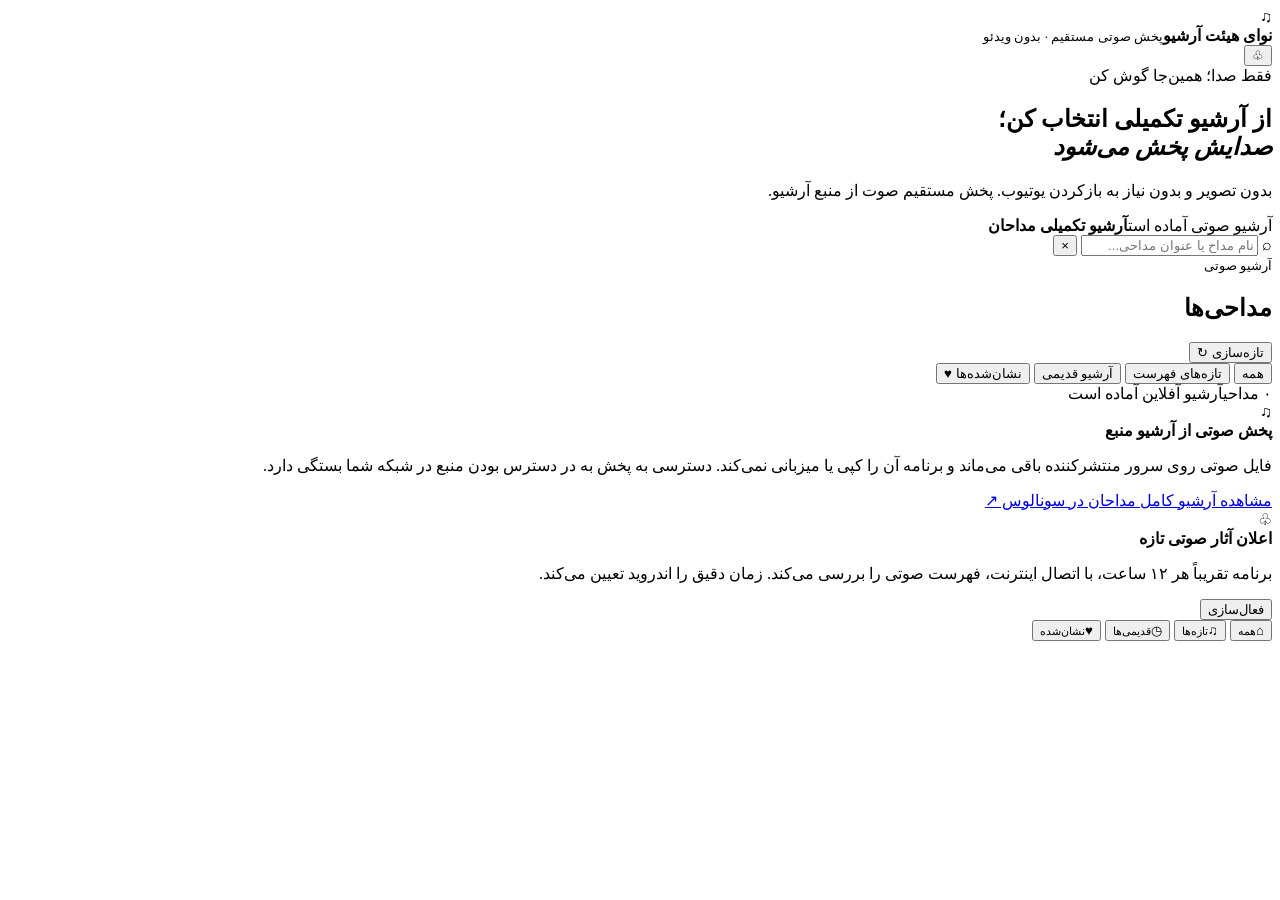
==== madahi-archive/src/main/assets/player/index.html @ 1102f9f1 "Create separate Nava Madahi Archive app" ====
<!doctype html>
<html lang="fa" dir="rtl">
<head>
<meta charset="utf-8">
<meta name="viewport" content="width=device-width,initial-scale=1,viewport-fit=cover">
<meta name="theme-color" content="#17131d">
<meta name="description" content="نوای هیئت آرشیو؛ آرشیو و پخش مستقیم صوت مداحی درون برنامه">
<title>نوای هیئت آرشیو | فقط صدا</title>
<link rel="stylesheet" href="styles.css">
</head>
<body>
<div class="shell">
  <header class="top">
    <div class="logo">♫</div>
    <div class="brand"><strong>نوای هیئت آرشیو</strong><small>پخش صوتی مستقیم · بدون ویدئو</small></div>
    <button class="notify" id="notifyButton" aria-label="فعال‌سازی اعلان‌ها">♧</button>
  </header>

  <main>
    <section class="intro">
      <div class="glow"></div>
      <div class="overline">فقط صدا؛ همین‌جا گوش کن</div>
      <h1>از آرشیو تکمیلی انتخاب کن؛<br><em>صدایش پخش می‌شود</em></h1>
      <p>بدون تصویر و بدون نیاز به بازکردن یوتیوب. پخش مستقیم صوت از منبع آرشیو.</p>
      <div class="intro-meta"><span class="live-dot"></span><span id="statusText">آرشیو صوتی آماده است</span><span class="spacer"></span><b>آرشیو تکمیلی مداحان</b></div>
    </section>

    <section class="search-area">
      <label class="search">
        <span>⌕</span>
        <input id="search" type="search" placeholder="نام مداح یا عنوان مداحی..." autocomplete="off">
        <button id="clearSearch" aria-label="پاک کردن">×</button>
      </label>
      <div class="artist-chips" id="artistChips"></div>
    </section>

    <section class="library">
      <div class="section-title">
        <div><small>آرشیو صوتی</small><h2>مداحی‌ها</h2></div>
        <button id="refreshButton" class="refresh">تازه‌سازی ↻</button>
      </div>
      <div class="tabs" id="tabs">
        <button class="tab active" data-tab="all">همه</button>
        <button class="tab" data-tab="latest">تازه‌های فهرست</button>
        <button class="tab" data-tab="old">آرشیو قدیمی</button>
        <button class="tab" data-tab="favorites">نشان‌شده‌ها ♥</button>
      </div>
      <div class="result-line"><span id="resultCount">۰ مداحی</span><span id="updatedAt">آرشیو آفلاین آماده است</span></div>
      <div class="tracks" id="tracks"></div>
      <div class="empty" id="empty" hidden>موردی پیدا نشد. نام مداح یا عبارت دیگری را جست‌وجو کن.</div>
    </section>

    <section class="source-info">
      <div class="source-icon">♫</div>
      <div><b>پخش صوتی از آرشیو منبع</b><p>فایل صوتی روی سرور منتشرکننده باقی می‌ماند و برنامه آن را کپی یا میزبانی نمی‌کند. دسترسی به پخش به در دسترس بودن منبع در شبکه شما بستگی دارد.</p><a href="https://sonalos.com/maddahi" target="_blank" rel="noopener">مشاهده آرشیو کامل مداحان در سونالوس ↗</a></div>
    </section>

    <section class="updates-info">
      <div class="bell">♧</div>
      <div><b>اعلان آثار صوتی تازه</b><p>برنامه تقریباً هر ۱۲ ساعت، با اتصال اینترنت، فهرست صوتی را بررسی می‌کند. زمان دقیق را اندروید تعیین می‌کند.</p></div>
      <button id="enableNotifications">فعال‌سازی</button>
    </section>
  </main>

  <section class="player-dock" id="playerDock" hidden aria-label="پخش‌کننده صوتی">
    <div class="dock-top">
      <div class="sound-mark">♫</div>
      <div class="dock-title"><small id="playerArtist">حمید علیمی</small><strong id="playerTitle">مداحی انتخاب‌شده</strong><span id="playerStatus">آماده پخش</span></div>
      <button id="closePlayer" class="dock-close" aria-label="بستن پخش‌کننده">×</button>
    </div>
    <div class="seek-row">
      <span id="currentTime">۰۰:۰۰</span>
      <input id="seekBar" type="range" min="0" max="1000" value="0" aria-label="موقعیت پخش">
      <span id="duration">۰۰:۰۰</span>
    </div>
    <div class="controls">
      <button id="previousButton" class="small-control" aria-label="مداحی قبلی">↶</button>
      <button id="playPauseButton" class="main-control" aria-label="پخش">▶</button>
      <button id="nextButton" class="small-control" aria-label="مداحی بعدی">↷</button>
      <span class="quality" id="qualityLabel">MP3 · 320 kbps</span>
    </div>
    <audio id="audioElement" preload="none"></audio>
  </section>

  <nav class="bottom">
    <button class="bottom-item active" data-tab="all"><span>⌂</span><small>همه</small></button>
    <button class="bottom-item" data-tab="latest"><span>♫</span><small>تازه‌ها</small></button>
    <button class="bottom-item" data-tab="old"><span>◷</span><small>قدیمی‌ها</small></button>
    <button class="bottom-item" data-tab="favorites"><span>♥</span><small>نشان‌شده</small></button>
  </nav>
</div>
<script src="data/catalog.js"></script>
<script src="app.js"></script>
</body>
</html>
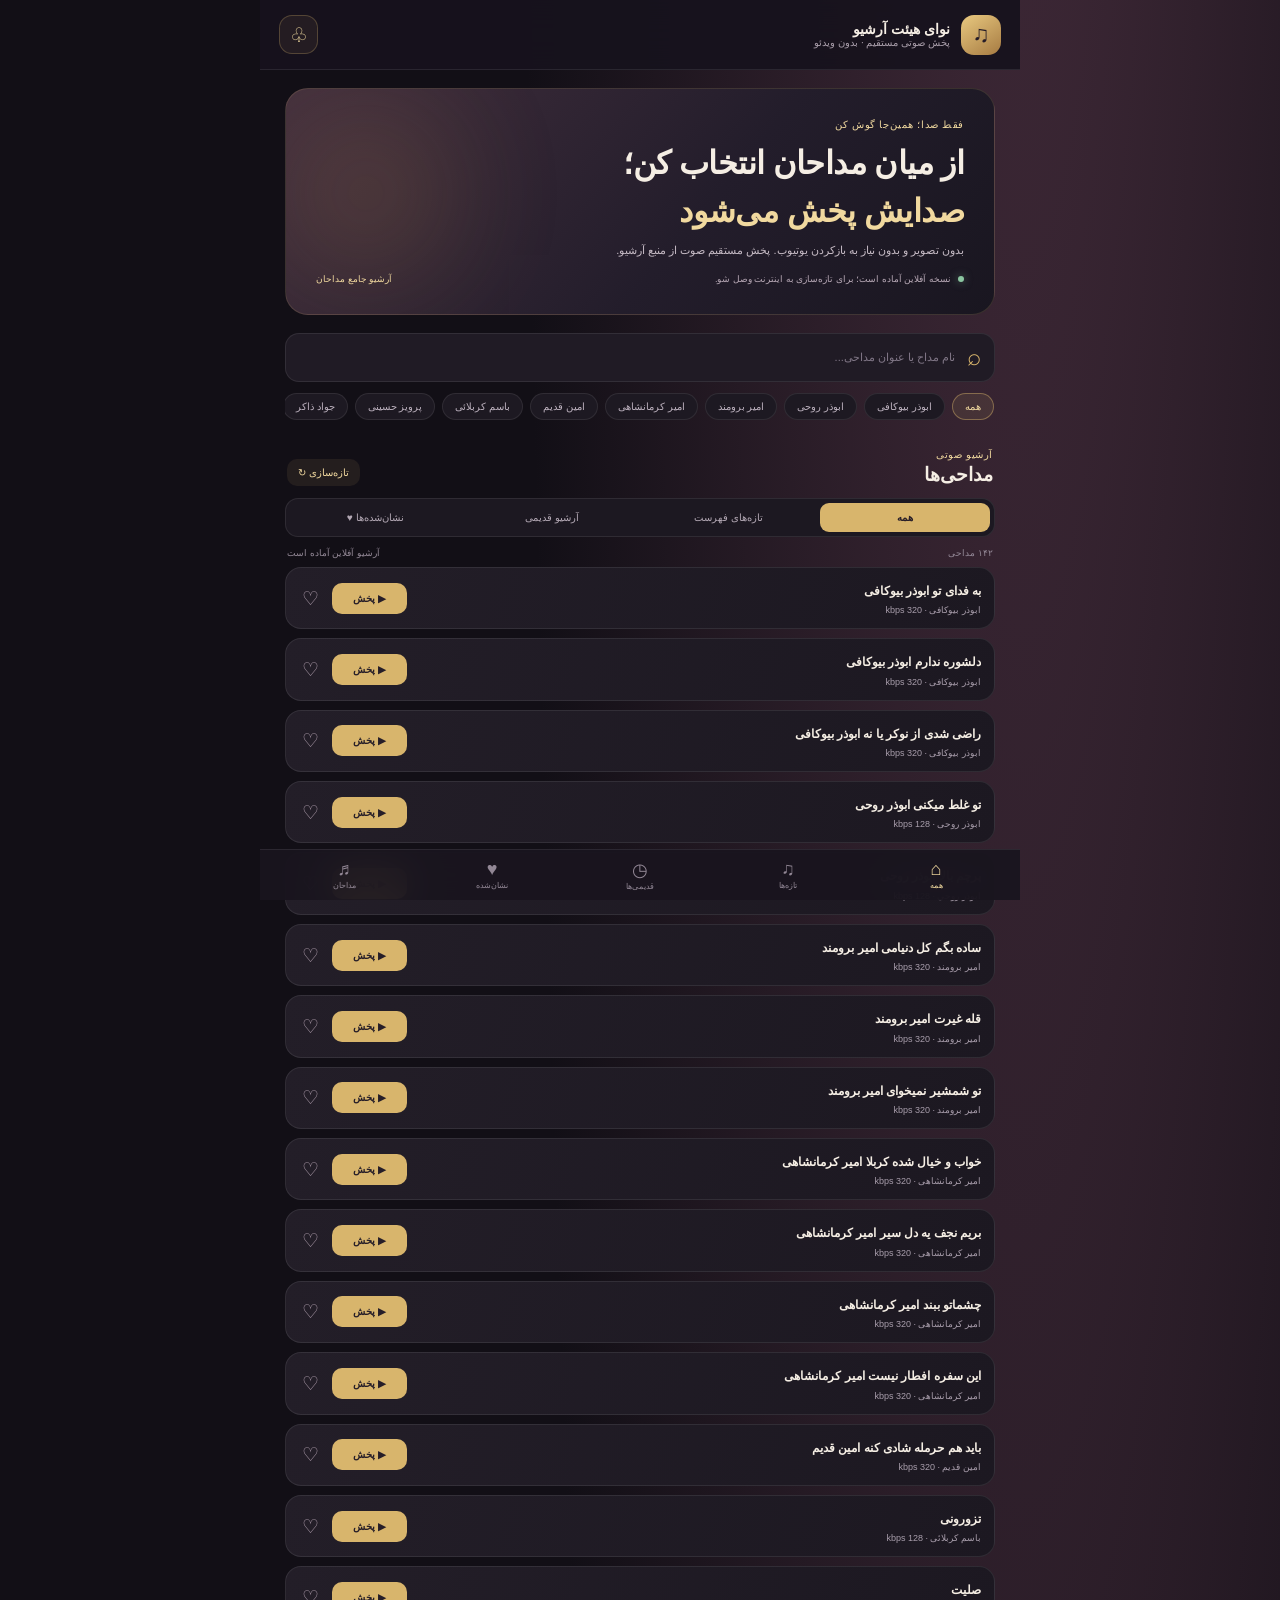
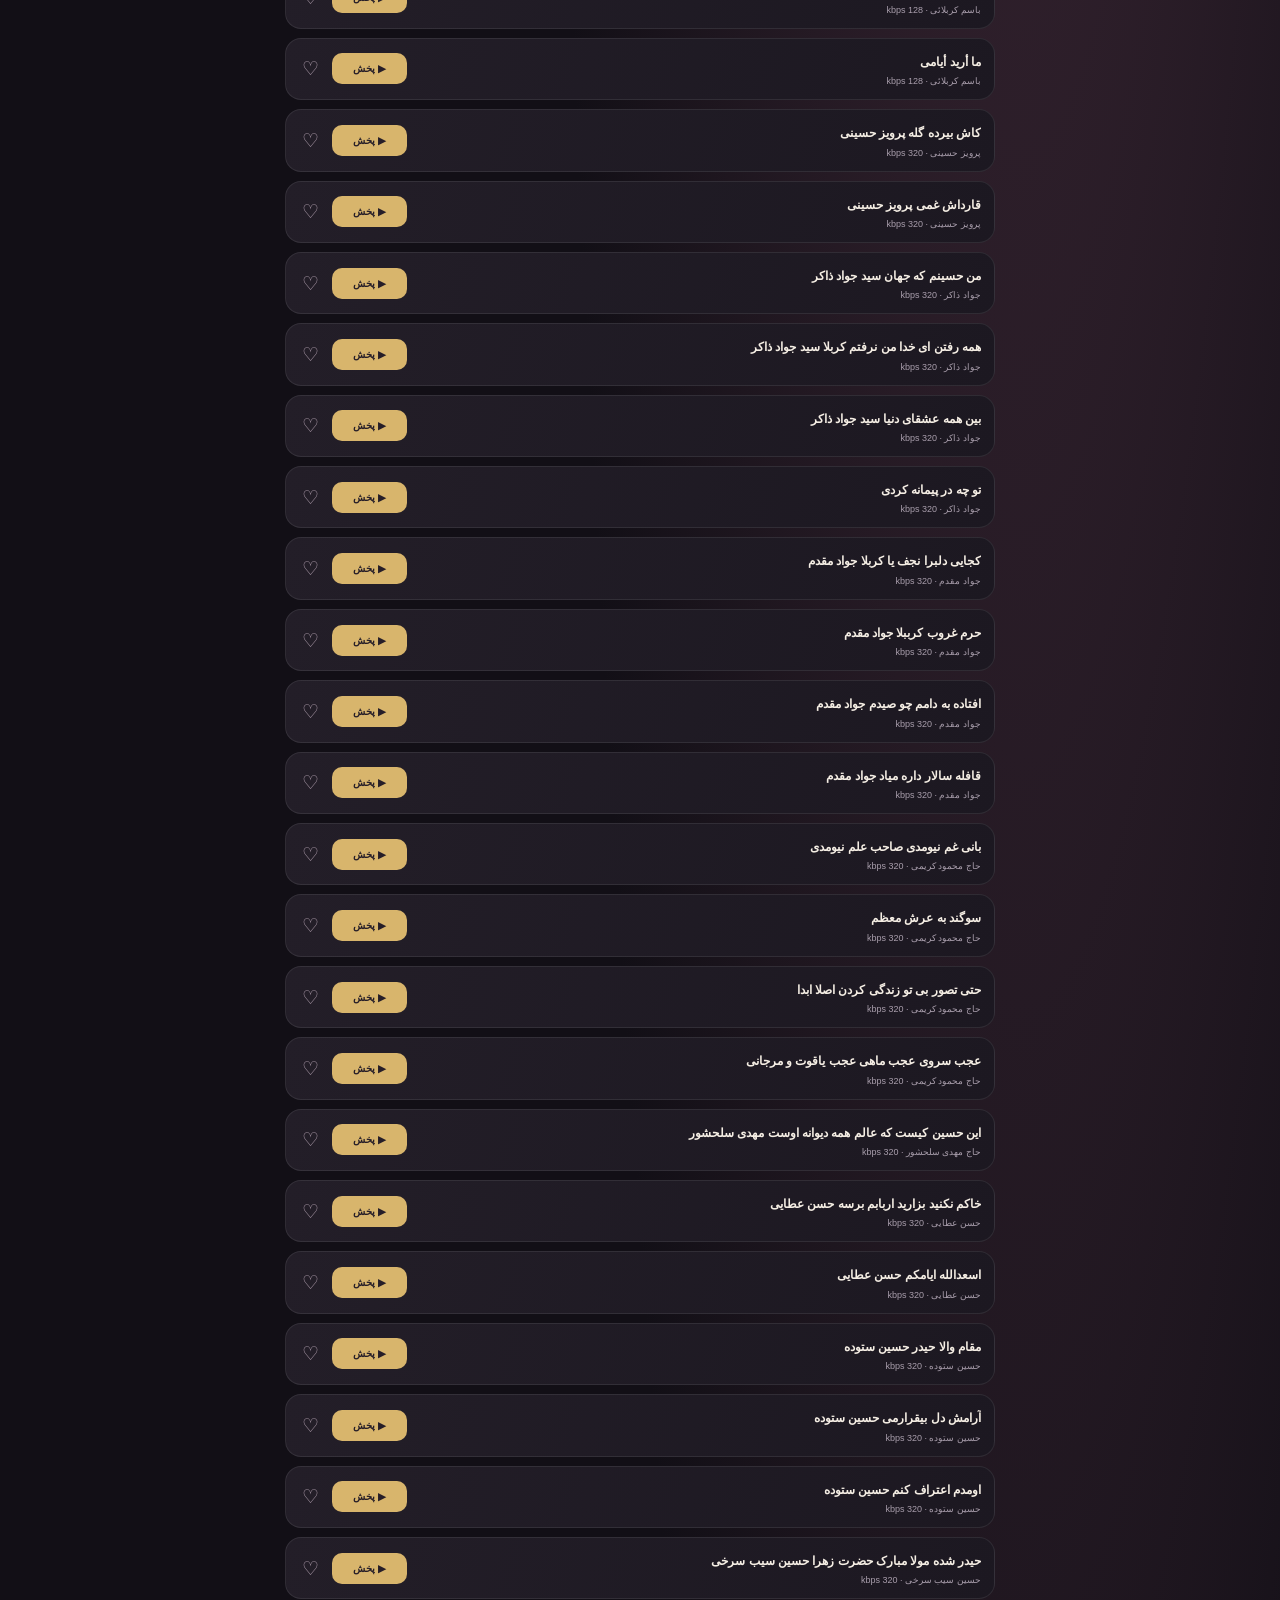
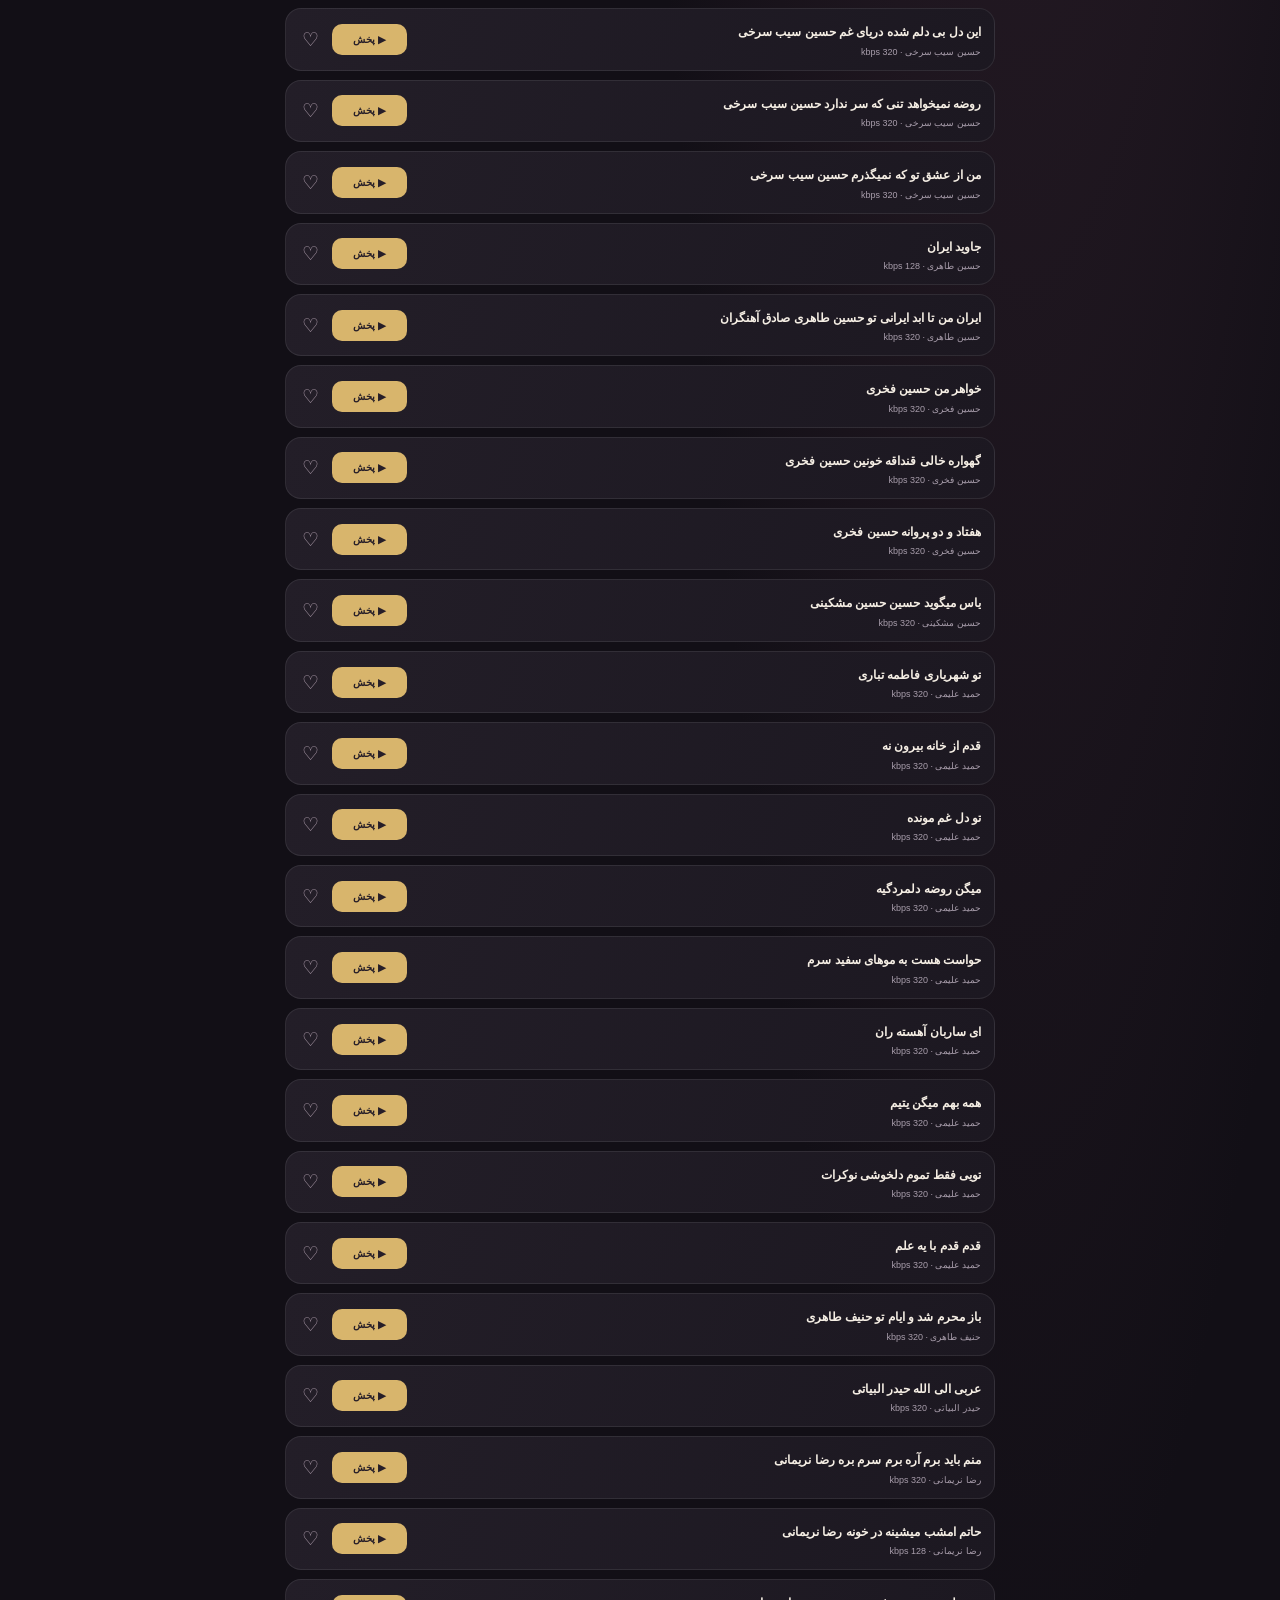
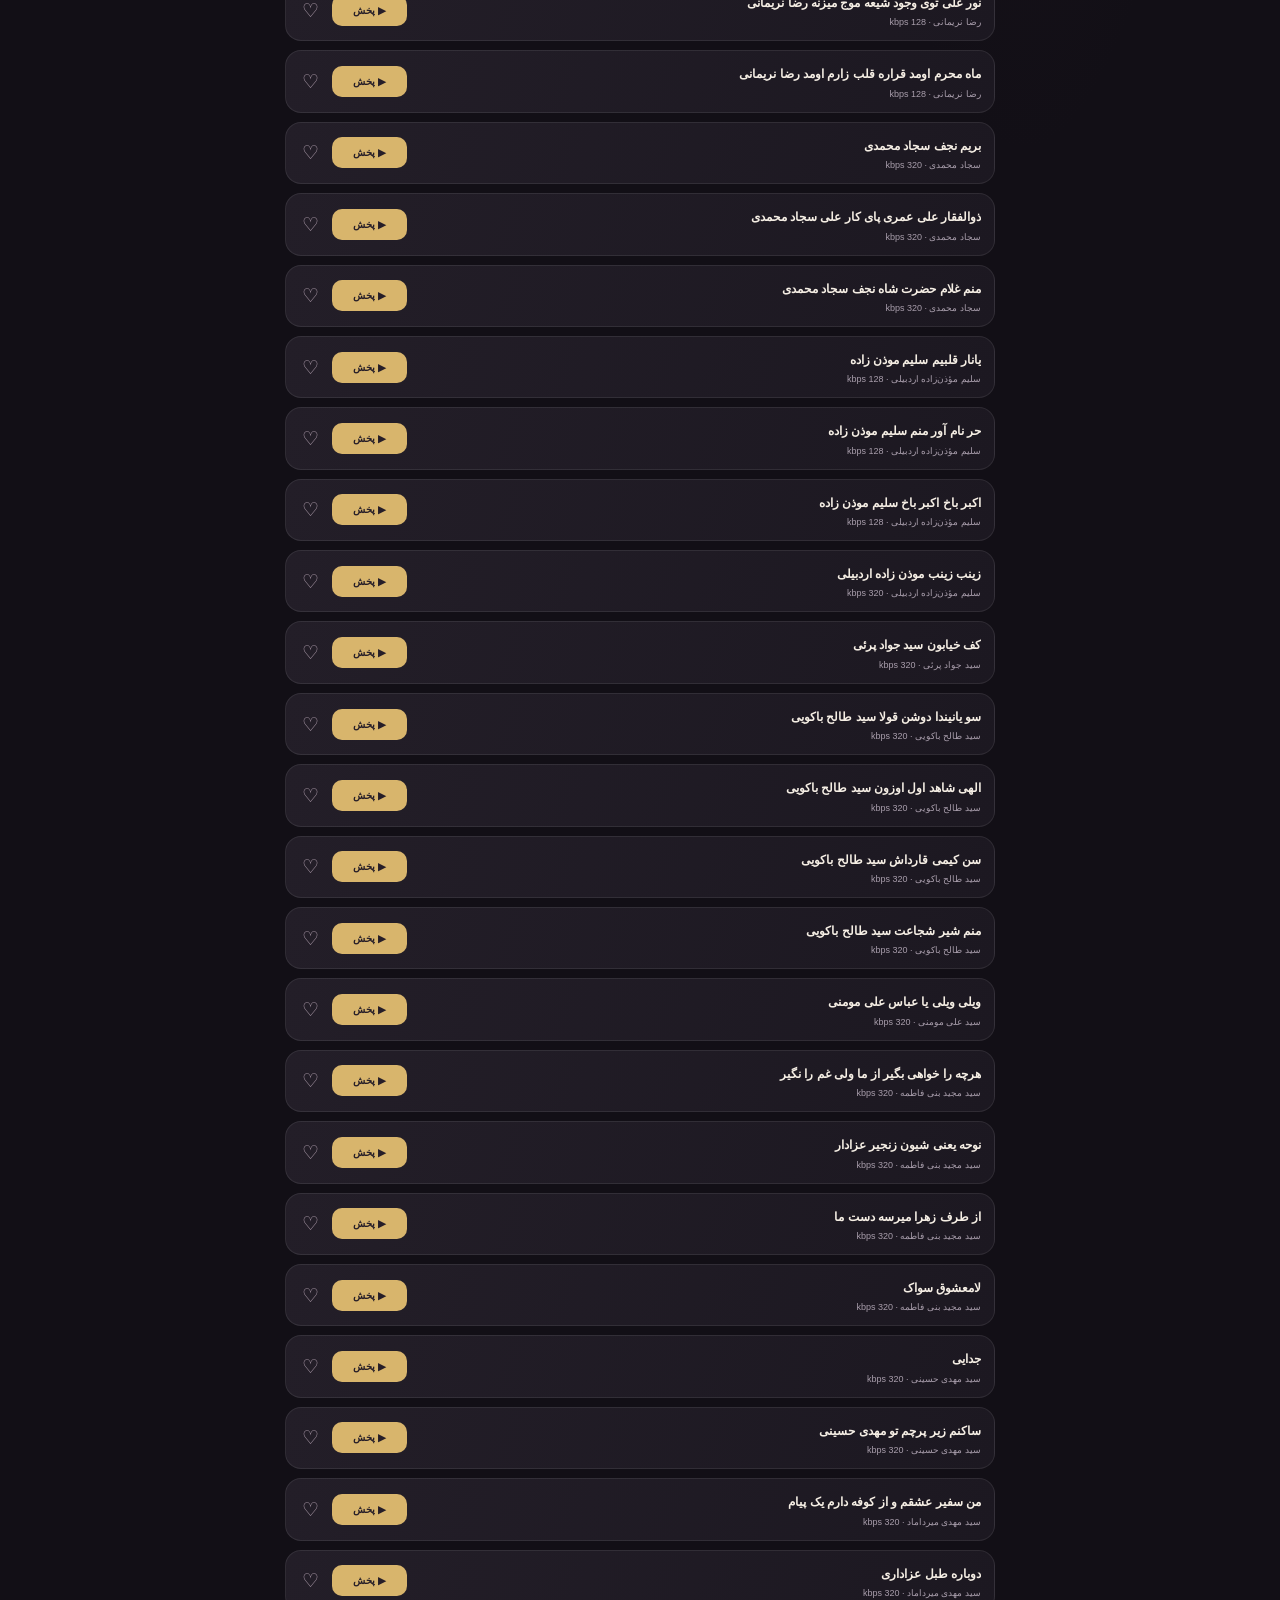
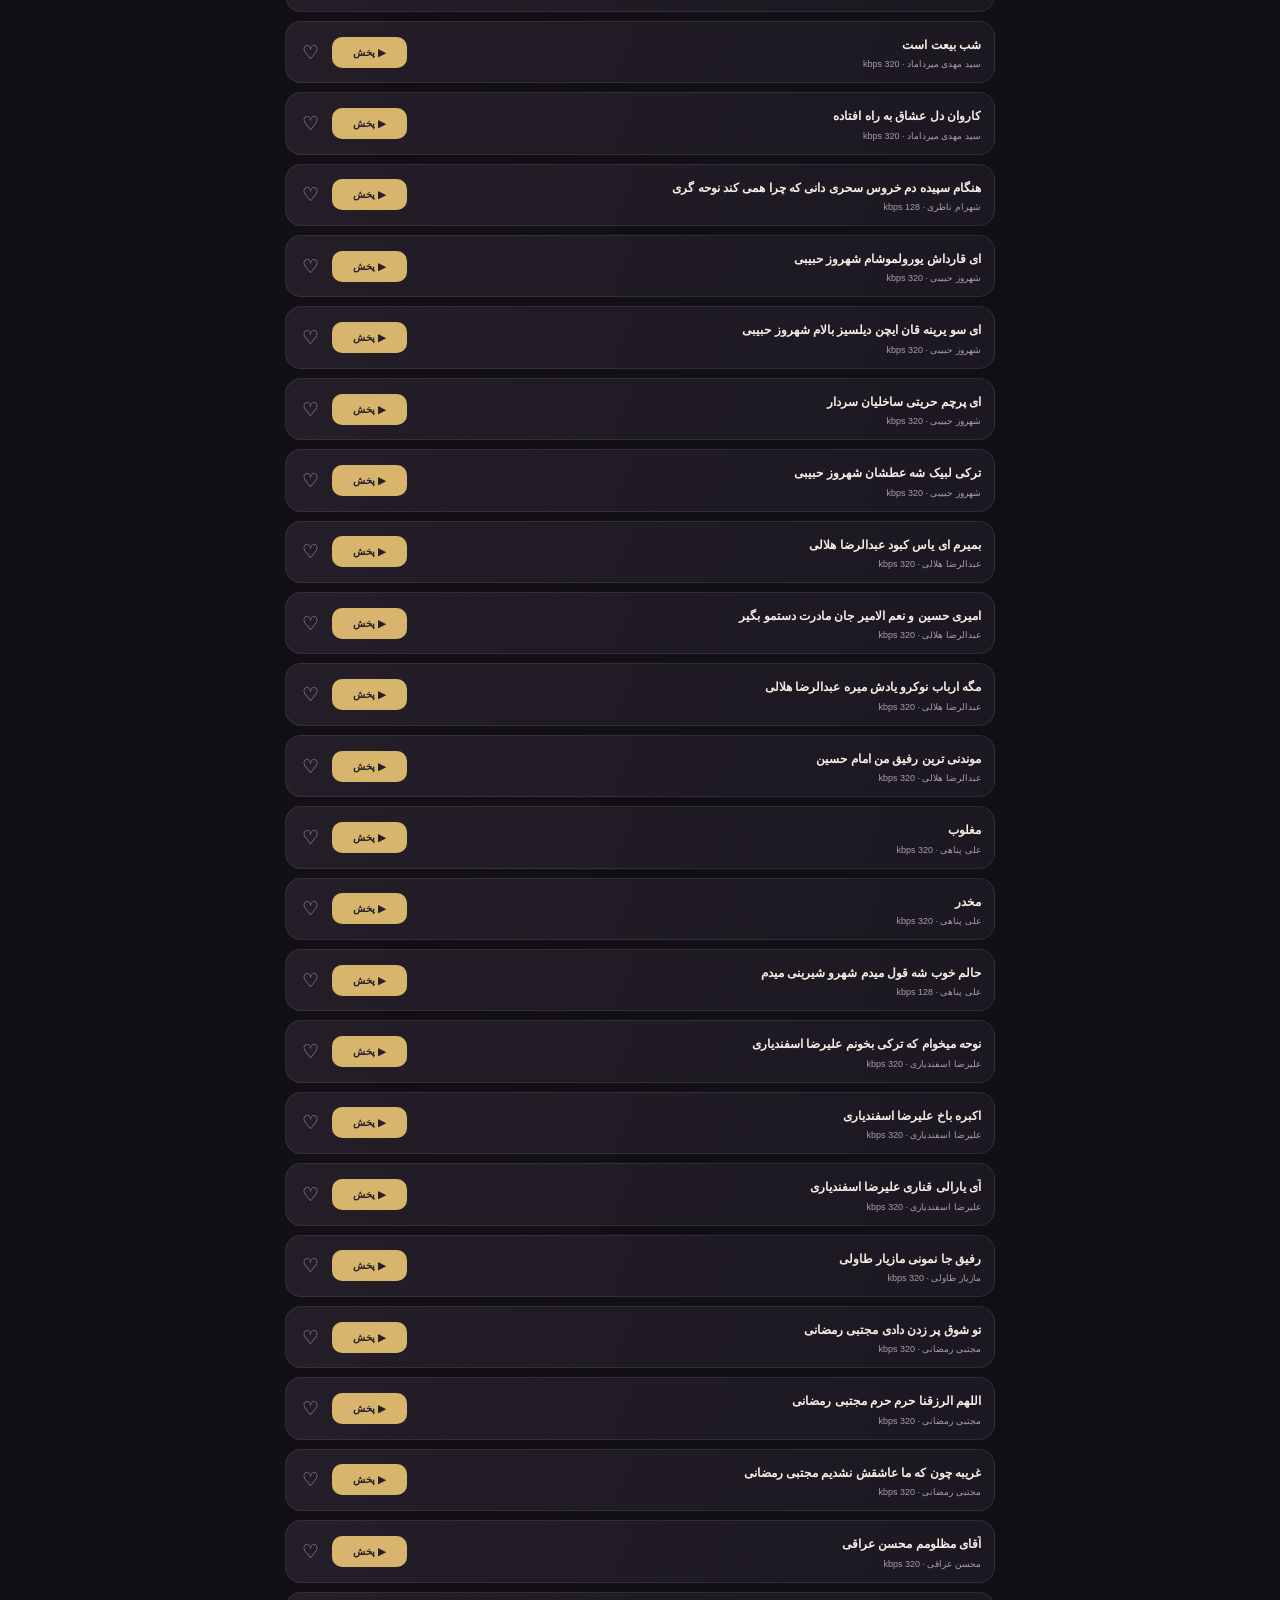
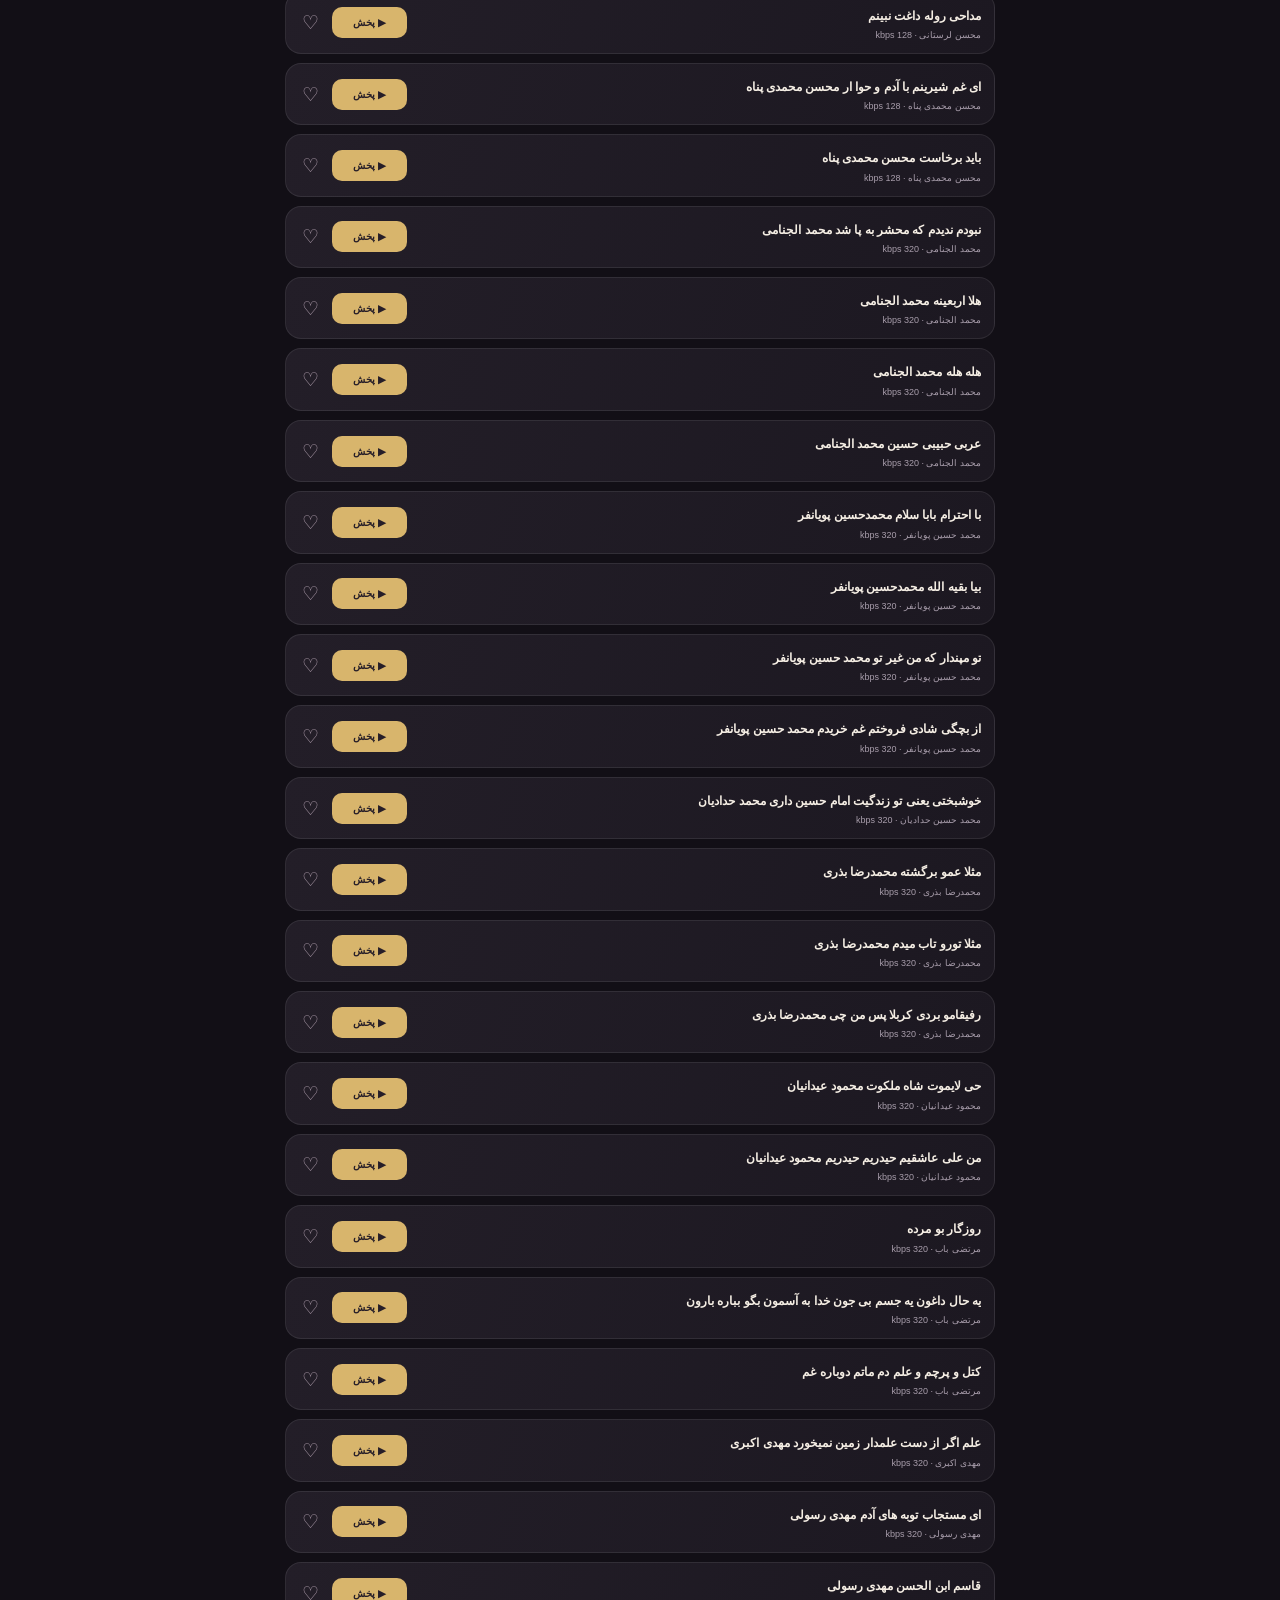
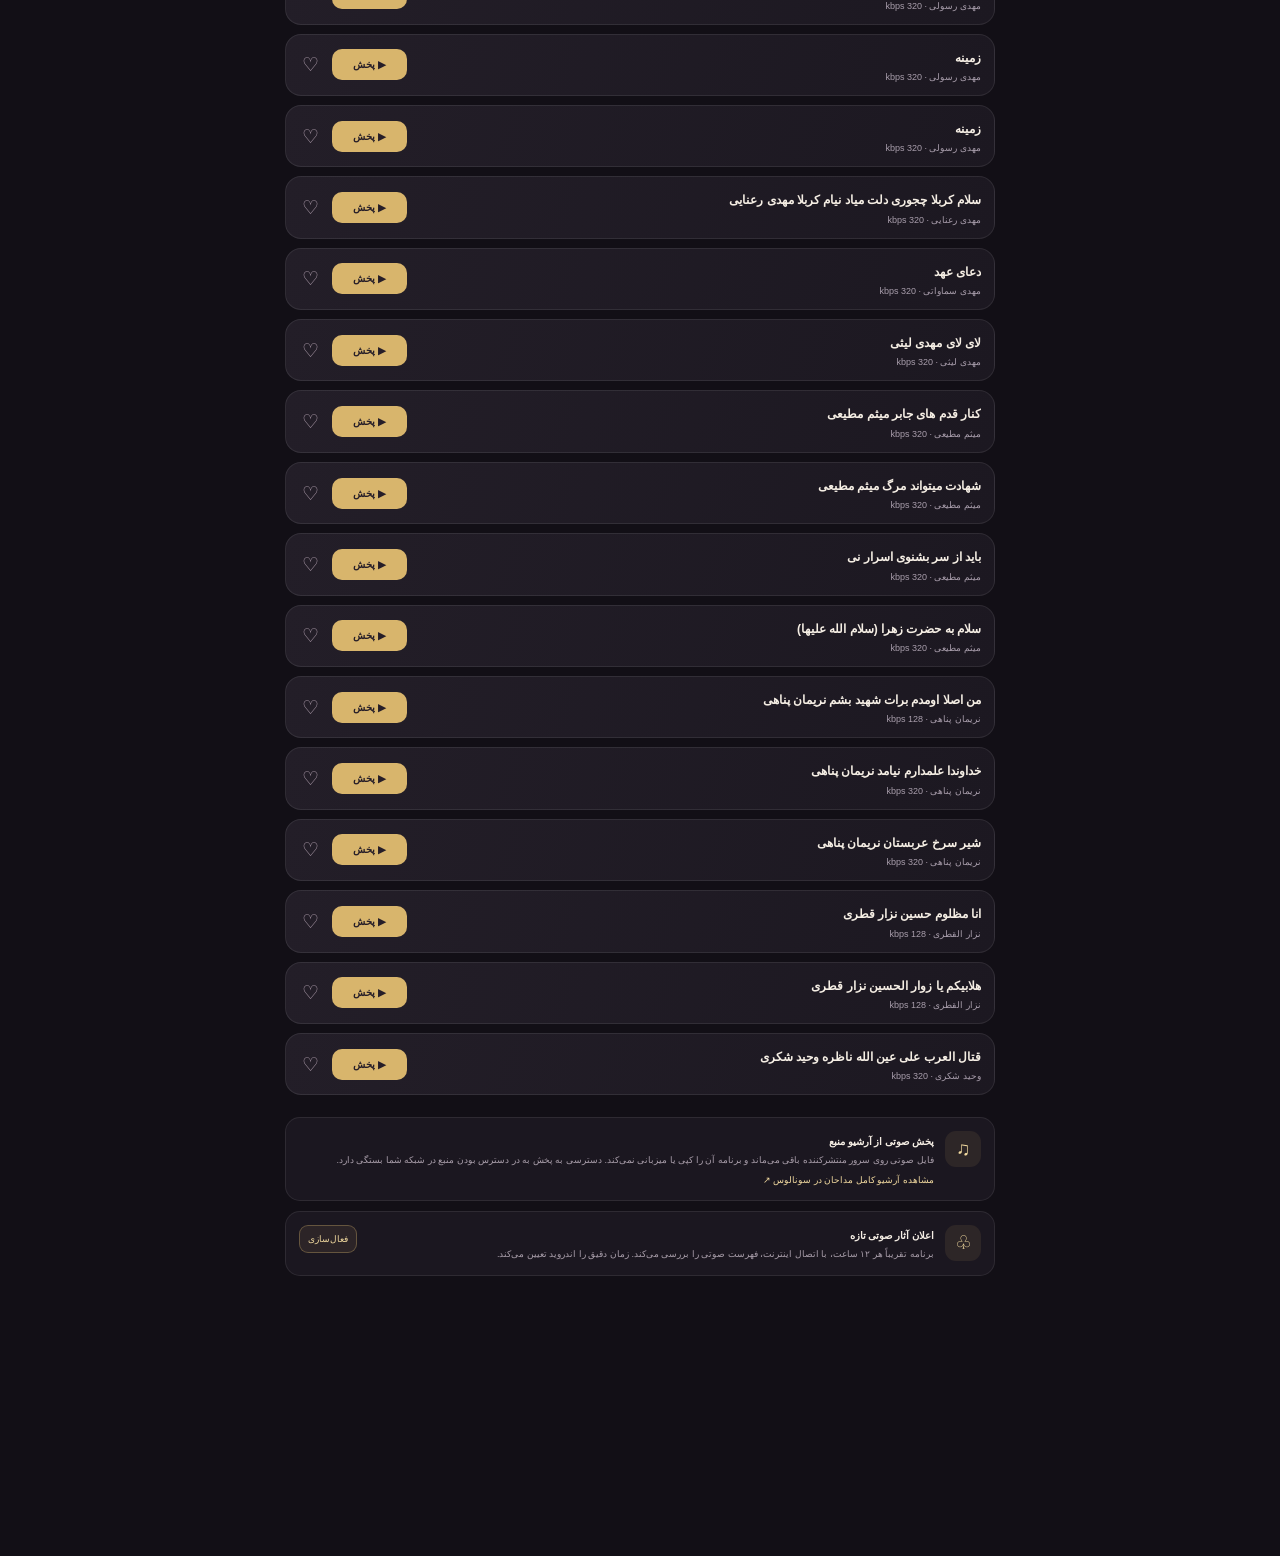
==== commit 47feefc5: "Add dedicated artist directory and profile layout" ====
--- a/madahi-archive/src/main/assets/player/index.html
+++ b/madahi-archive/src/main/assets/player/index.html
@@ -20,9 +20,9 @@
     <section class="intro">
       <div class="glow"></div>
       <div class="overline">فقط صدا؛ همین‌جا گوش کن</div>
-      <h1>از آرشیو تکمیلی انتخاب کن؛<br><em>صدایش پخش می‌شود</em></h1>
+      <h1>از میان مداحان انتخاب کن؛<br><em>صدایش پخش می‌شود</em></h1>
       <p>بدون تصویر و بدون نیاز به بازکردن یوتیوب. پخش مستقیم صوت از منبع آرشیو.</p>
-      <div class="intro-meta"><span class="live-dot"></span><span id="statusText">آرشیو صوتی آماده است</span><span class="spacer"></span><b>آرشیو تکمیلی مداحان</b></div>
+      <div class="intro-meta"><span class="live-dot"></span><span id="statusText">آرشیو صوتی آماده است</span><span class="spacer"></span><b>آرشیو جامع مداحان</b></div>
     </section>
 
     <section class="search-area">
@@ -34,7 +34,18 @@
       <div class="artist-chips" id="artistChips"></div>
     </section>
 
-    <section class="library">
+    <section class="artist-directory" id="artistDirectory" hidden>
+      <div class="section-title"><div><small>فهرست هنرمندان</small><h2>صفحه اختصاصی مداحان</h2></div><span class="directory-count" id="directoryCount"></span></div>
+      <div class="artist-feature" id="artistFeature"></div>
+      <div class="artist-grid" id="artistGrid"></div>
+      <div class="artist-profile" id="artistProfile" hidden>
+        <button class="back-directory" id="backDirectory">← بازگشت به فهرست مداحان</button>
+        <div class="profile-hero" id="profileHero"></div>
+        <div class="profile-tracks" id="artistTracks"></div>
+      </div>
+    </section>
+
+    <section class="library" id="librarySection">
       <div class="section-title">
         <div><small>آرشیو صوتی</small><h2>مداحی‌ها</h2></div>
         <button id="refreshButton" class="refresh">تازه‌سازی ↻</button>
@@ -87,6 +98,7 @@
     <button class="bottom-item" data-tab="latest"><span>♫</span><small>تازه‌ها</small></button>
     <button class="bottom-item" data-tab="old"><span>◷</span><small>قدیمی‌ها</small></button>
     <button class="bottom-item" data-tab="favorites"><span>♥</span><small>نشان‌شده</small></button>
+    <button class="bottom-item" data-tab="artists"><span>♬</span><small>مداحان</small></button>
   </nav>
 </div>
 <script src="data/catalog.js"></script>
--- a/madahi-archive/src/main/assets/player/styles.css
+++ b/madahi-archive/src/main/assets/player/styles.css
@@ -0,0 +1,10 @@
+@import url('https://fonts.googleapis.com/css2?family=Vazirmatn:wght@400;500;600;700;800&display=swap');
+:root{--bg:#120f16;--panel:#1d1922;--panel2:#25202b;--gold:#d8b56c;--gold2:#f1d99f;--cream:#f5eee4;--muted:#a99eaa;--line:#ffffff15;--green:#8bc6a1}
+*{box-sizing:border-box}html{scroll-behavior:smooth}body{margin:0;background:radial-gradient(ellipse at 80% -10%,#432b3a 0,transparent 35%),var(--bg);color:var(--cream);font-family:Vazirmatn,Tahoma,sans-serif;min-height:100vh}button,input{font:inherit}button{-webkit-tap-highlight-color:transparent;cursor:pointer}.shell{max-width:760px;min-height:100vh;margin:0 auto;padding-bottom:270px}.top{height:70px;display:flex;align-items:center;gap:11px;padding:0 19px;position:sticky;top:0;z-index:10;background:#17131def;backdrop-filter:blur(16px);border-bottom:1px solid var(--line)}.logo{height:40px;width:40px;border-radius:13px;background:linear-gradient(145deg,#e9c980,#a67b42);color:#251c28;display:grid;place-items:center;font-size:23px}.brand{display:flex;flex-direction:column}.brand strong{font-size:14px}.brand small{font-size:10px;color:var(--muted)}.notify{margin-right:auto;width:39px;height:39px;border-radius:13px;border:1px solid #d8b56c44;background:#d8b56c12;color:var(--gold2);font-size:20px}
+main{padding:0 17px}.intro{margin:18px 0 18px;padding:24px 21px 17px;background:linear-gradient(130deg,#422f3d,#231d2b 58%,#191620);border:1px solid #d8b56c2a;border-radius:23px;position:relative;overflow:hidden;min-height:205px}.glow{position:absolute;width:160px;height:160px;border-radius:50%;filter:blur(65px);background:#c08a52;opacity:.24;left:0;top:24px}.intro>*:not(.glow){position:relative}.overline,.section-title small{font-size:10px;color:var(--gold2);letter-spacing:.06em}.intro h1{font-size:27px;line-height:1.5;margin:9px 0 5px;font-weight:800;letter-spacing:-.6px}.intro h1 em{font-style:normal;color:var(--gold2)}.intro p{font-size:11px;line-height:1.9;color:#c6bbc5;margin:0 0 13px}.intro-meta{display:flex;align-items:center;gap:7px;font-size:9px;color:#b9aab7}.intro-meta b{color:var(--gold2);font-weight:500}.spacer{flex:1}.live-dot{width:6px;height:6px;border-radius:50%;background:var(--green);box-shadow:0 0 9px #8bc6a188}
+.search-area{margin:0 0 22px}.search{height:49px;display:flex;align-items:center;gap:10px;padding:0 13px;background:#201b25;border:1px solid var(--line);border-radius:14px}.search>span{font-size:24px;color:var(--gold)}.search input{flex:1;min-width:0;border:0;outline:0;background:transparent;color:var(--cream);font-size:11px}.search input::placeholder{color:#817787}.search button{border:0;background:none;color:var(--muted);font-size:21px}.artist-chips{display:flex;gap:7px;overflow:auto;padding:11px 1px 2px;scrollbar-width:none}.artist-chip{flex:none;padding:7px 12px;border-radius:30px;background:#1d1922;border:1px solid var(--line);color:#bdb2bf;font-size:10px}.artist-chip.active{background:#d8b56c1a;border-color:#d8b56c70;color:var(--gold2)}
+.library{margin:0 0 22px}.section-title{display:flex;align-items:flex-end;justify-content:space-between;margin:0 2px 12px}.section-title h2{font-size:19px;margin:1px 0 0}.refresh{border:0;background:#d8b56c17;color:var(--gold2);border-radius:10px;padding:8px 11px;font-size:10px}.tabs{display:flex;gap:6px;padding:4px;background:#1c1821;border:1px solid var(--line);border-radius:13px;overflow:auto}.tab{flex:1;white-space:nowrap;border:0;background:transparent;color:#b3a8b4;border-radius:9px;padding:9px 8px;font-size:10px}.tab.active{background:#d8b56c;color:#281e28;font-weight:700}.result-line{display:flex;justify-content:space-between;margin:11px 2px 9px;color:#958a98;font-size:9px}.tracks{display:flex;flex-direction:column;gap:9px}.track{padding:13px;background:linear-gradient(110deg,#231e28,#1c1821);border:1px solid var(--line);border-radius:16px;display:flex;gap:10px;align-items:center;min-width:0;transition:border-color .15s}.track.playing{border-color:#d8b56c8a;background:linear-gradient(110deg,#2b2330,#201a25)}.track-main{min-width:0;flex:1}.track-main h3{font-size:12px;line-height:1.7;margin:0 0 4px;font-weight:700;display:-webkit-box;-webkit-line-clamp:2;-webkit-box-orient:vertical;overflow:hidden}.track-main p{font-size:9px;color:#a99eac;margin:0}.play{border:0;border-radius:10px;background:#d8b56c;color:#261e28;font-size:10px;font-weight:800;padding:10px 13px;white-space:nowrap;min-width:75px}.favorite{border:0;background:transparent;color:#ae9dac;font-size:19px;padding:3px}.favorite.saved{color:#e29c9c}.empty{padding:25px 12px;text-align:center;color:var(--muted);font-size:11px;border:1px dashed #ffffff22;border-radius:14px}.empty[hidden]{display:none}
+.source-info,.updates-info{display:flex;align-items:flex-start;gap:11px;padding:13px;border:1px solid var(--line);border-radius:15px;background:#1b1720;margin:0 0 10px}.source-icon,.bell{width:36px;height:36px;flex:none;border-radius:11px;display:grid;place-items:center;background:#d8b56c18;color:var(--gold2);font-size:19px}.source-info b,.updates-info b{font-size:10px}.source-info p,.updates-info p{font-size:9px;color:var(--muted);line-height:1.8;margin:3px 0 0}.source-info>div:nth-child(2),.updates-info>div:nth-child(2){flex:1}.source-info a{display:inline-block;color:var(--gold2);font-size:9px;margin-top:6px;text-decoration:none}.updates-info button{border:1px solid #d8b56c55;background:#d8b56c17;color:var(--gold2);border-radius:9px;padding:8px;font-size:9px;white-space:nowrap}
+.player-dock{position:fixed;bottom:66px;left:10px;right:10px;z-index:15;max-width:740px;margin:0 auto;padding:14px 15px 11px;border-radius:19px;background:#28212eee;border:1px solid #d8b56c88;box-shadow:0 14px 40px #0009;backdrop-filter:blur(18px)}.player-dock[hidden]{display:none}.dock-top{display:flex;align-items:center;gap:10px}.sound-mark{width:40px;height:40px;flex:none;border-radius:12px;background:linear-gradient(145deg,#e9c980,#9f7445);color:#281e28;display:grid;place-items:center;font-size:22px}.dock-title{min-width:0;flex:1;display:flex;flex-direction:column;gap:1px}.dock-title small{font-size:9px;color:var(--gold2)}.dock-title strong{font-size:11px;overflow:hidden;text-overflow:ellipsis;white-space:nowrap}.dock-title span{font-size:8px;color:var(--muted)}.dock-close{border:0;background:transparent;color:var(--muted);font-size:22px}.seek-row{display:flex;align-items:center;gap:8px;margin:10px 0 5px;color:#b6aab6;font-size:9px}.seek-row input{flex:1;accent-color:var(--gold);height:3px}.controls{display:flex;align-items:center;justify-content:center;gap:20px}.controls button{border:0;display:grid;place-items:center}.main-control{width:42px;height:42px;border-radius:50%;background:var(--gold);color:#281f27;font-size:19px}.small-control{width:34px;height:34px;border-radius:50%;background:#ffffff0e;color:var(--gold2);font-size:19px}.quality{margin-right:auto;color:#9f94a2;font-size:8px}
+.bottom{position:fixed;bottom:0;left:0;right:0;z-index:12;display:flex;justify-content:space-around;padding:8px 10px calc(8px + env(safe-area-inset-bottom));background:#19151fee;backdrop-filter:blur(18px);border-top:1px solid var(--line);max-width:760px;margin:0 auto}.bottom-item{min-width:60px;border:0;background:transparent;color:#928795;display:flex;flex-direction:column;align-items:center;gap:1px}.bottom-item span{font-size:18px}.bottom-item small{font-size:8px}.bottom-item.active{color:var(--gold2)}
+@media(min-width:600px){main{padding:0 25px}.intro{padding:30px}.intro h1{font-size:32px}}
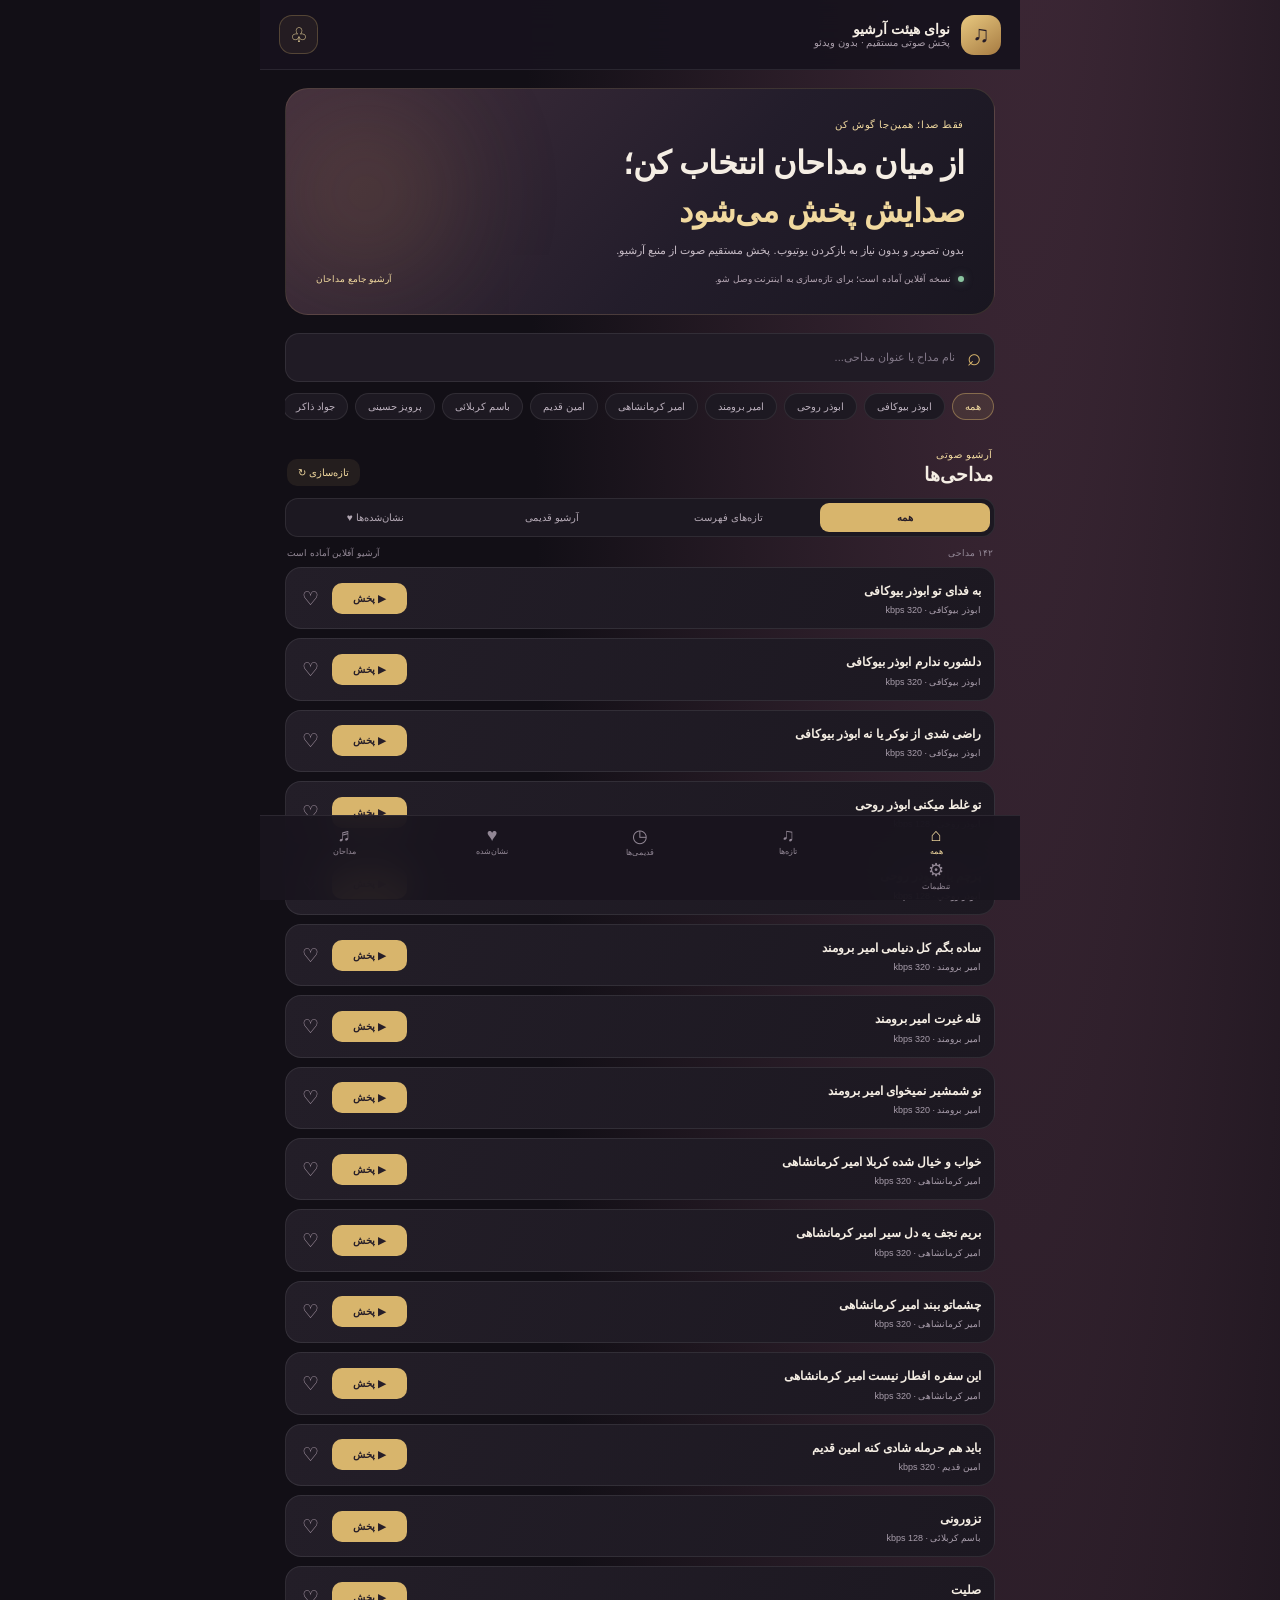
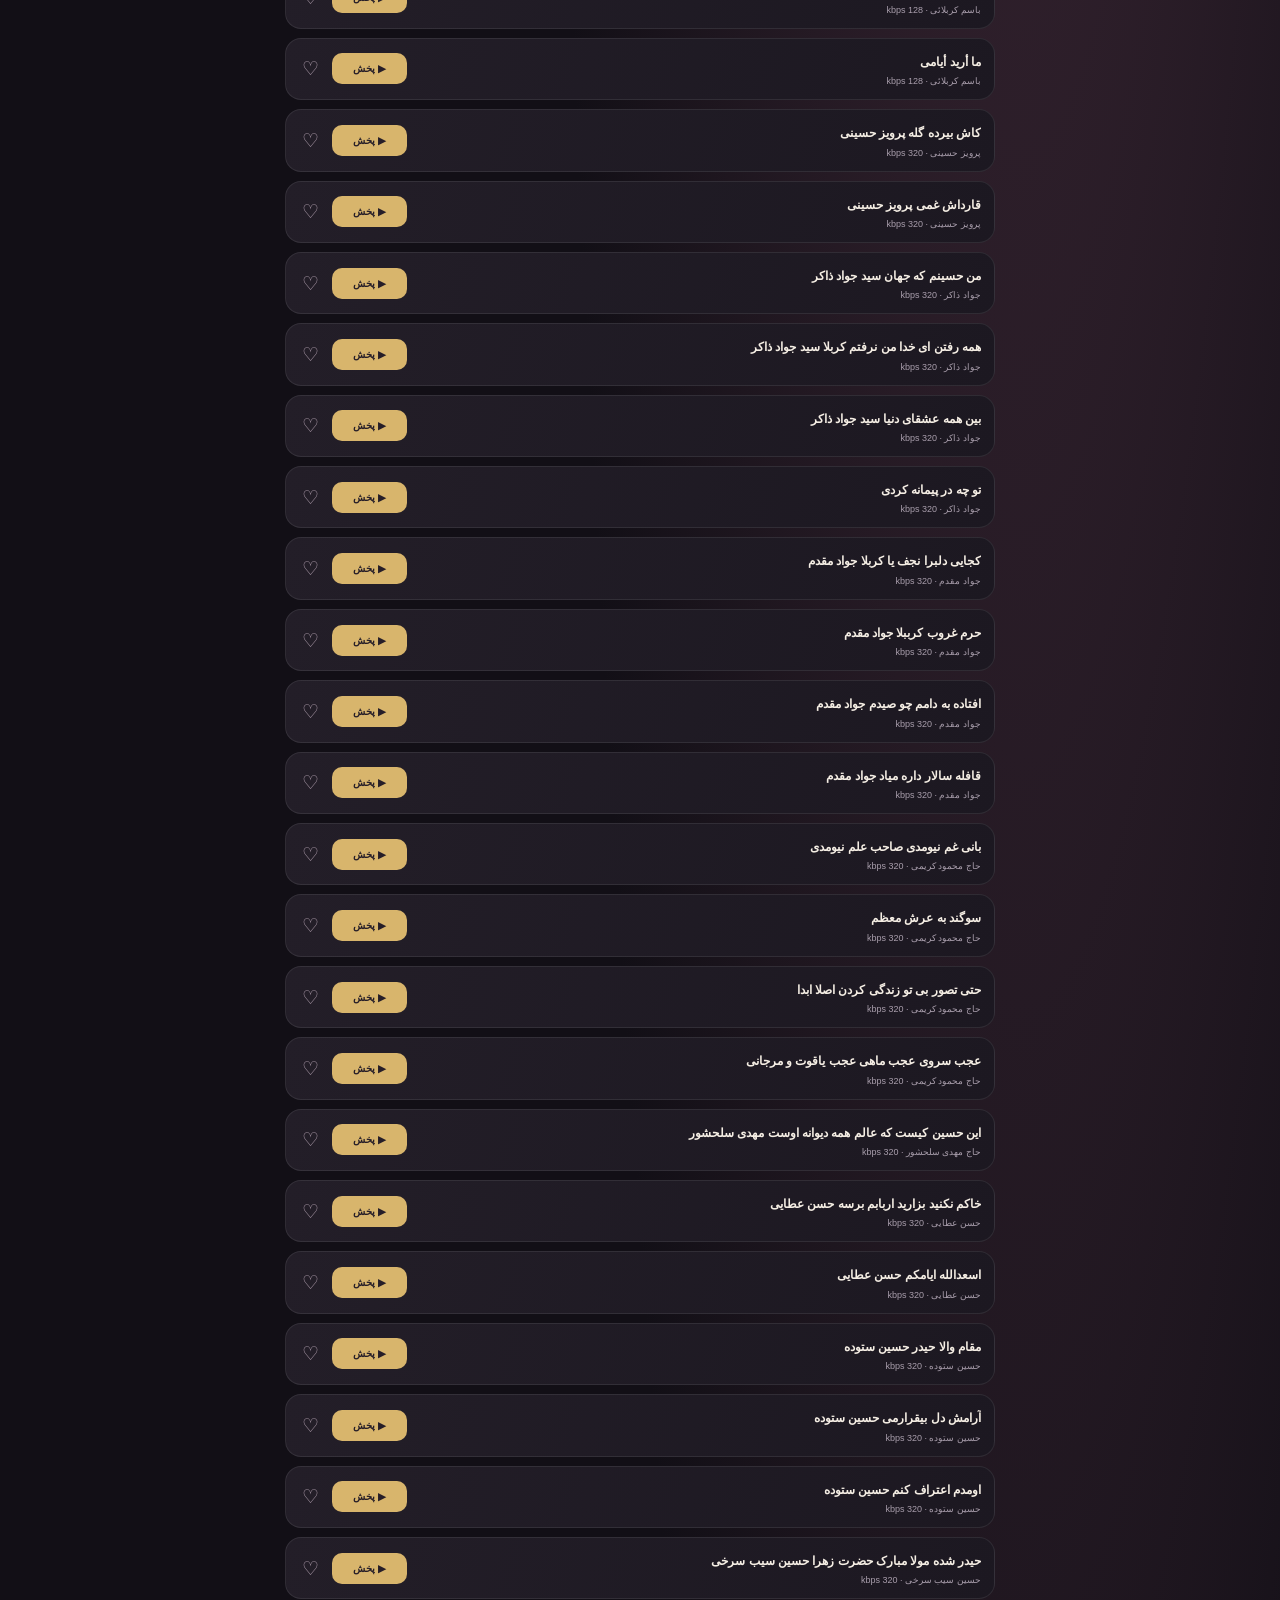
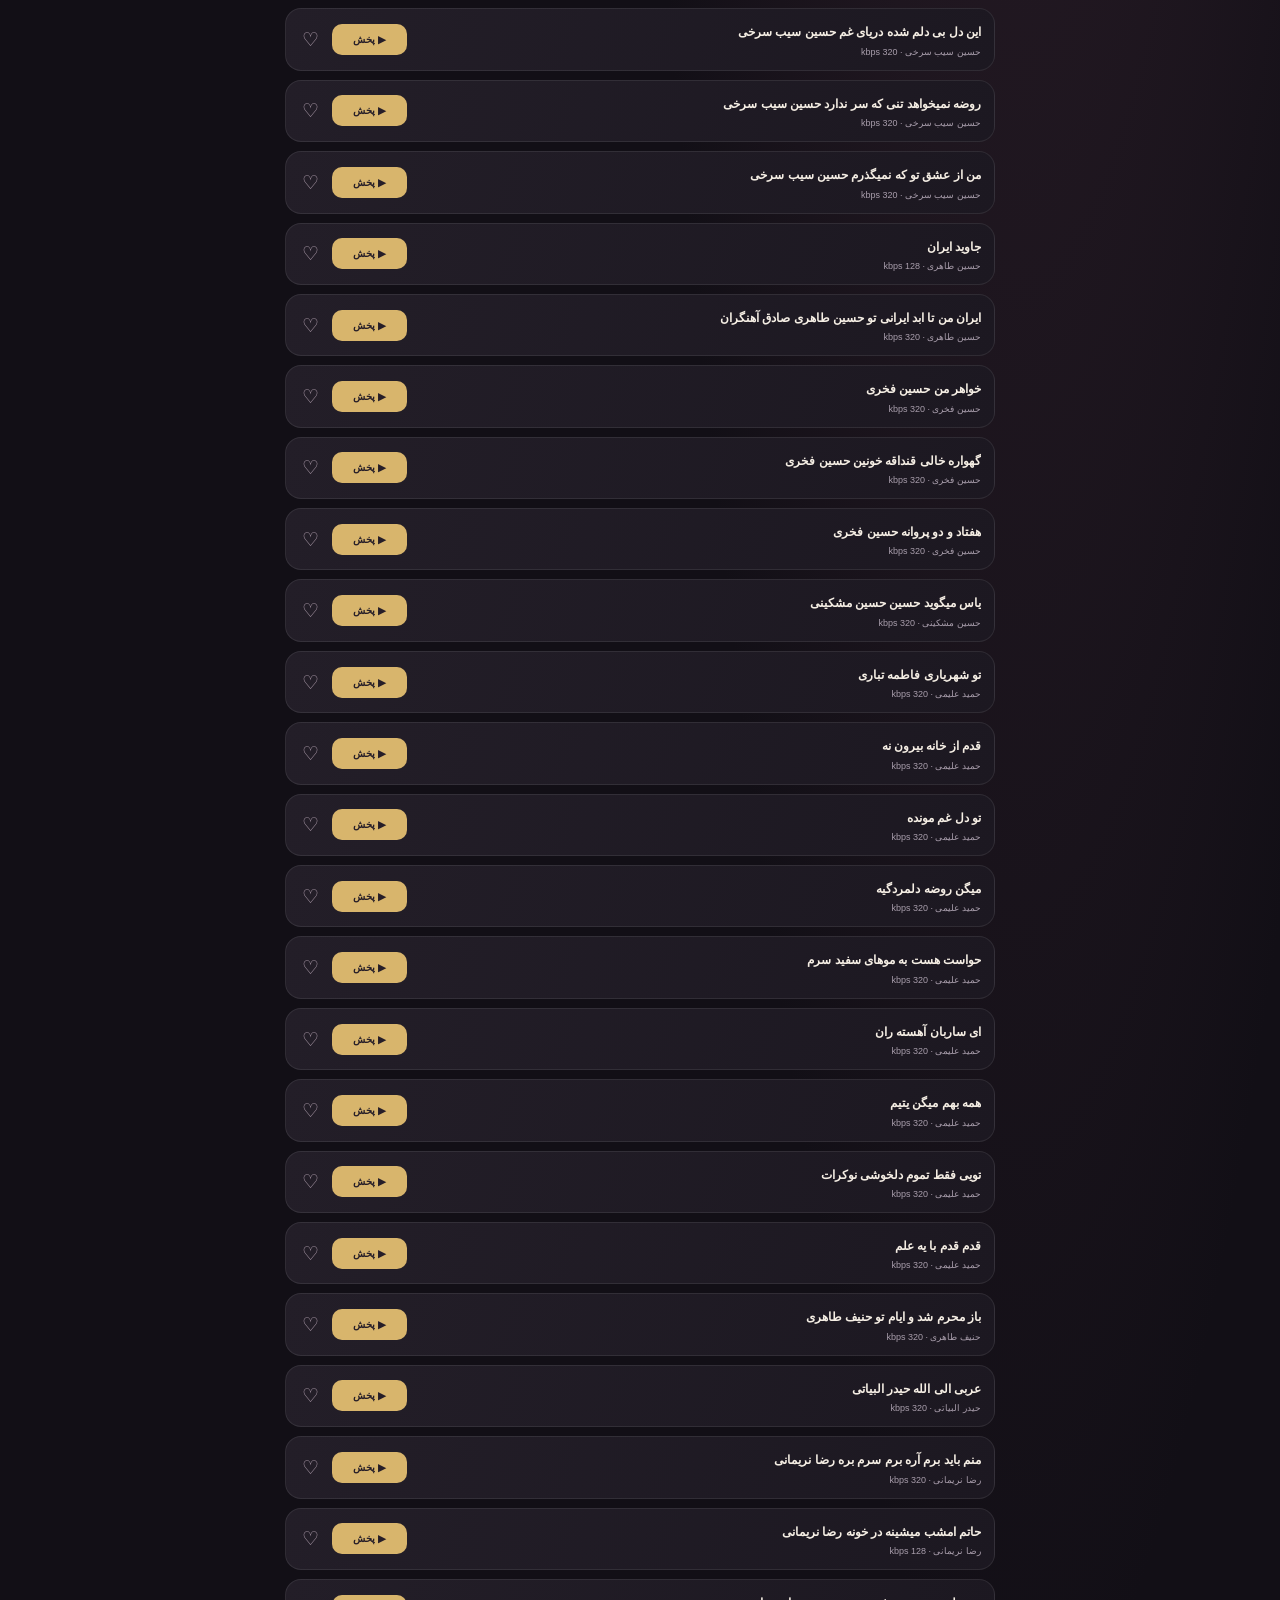
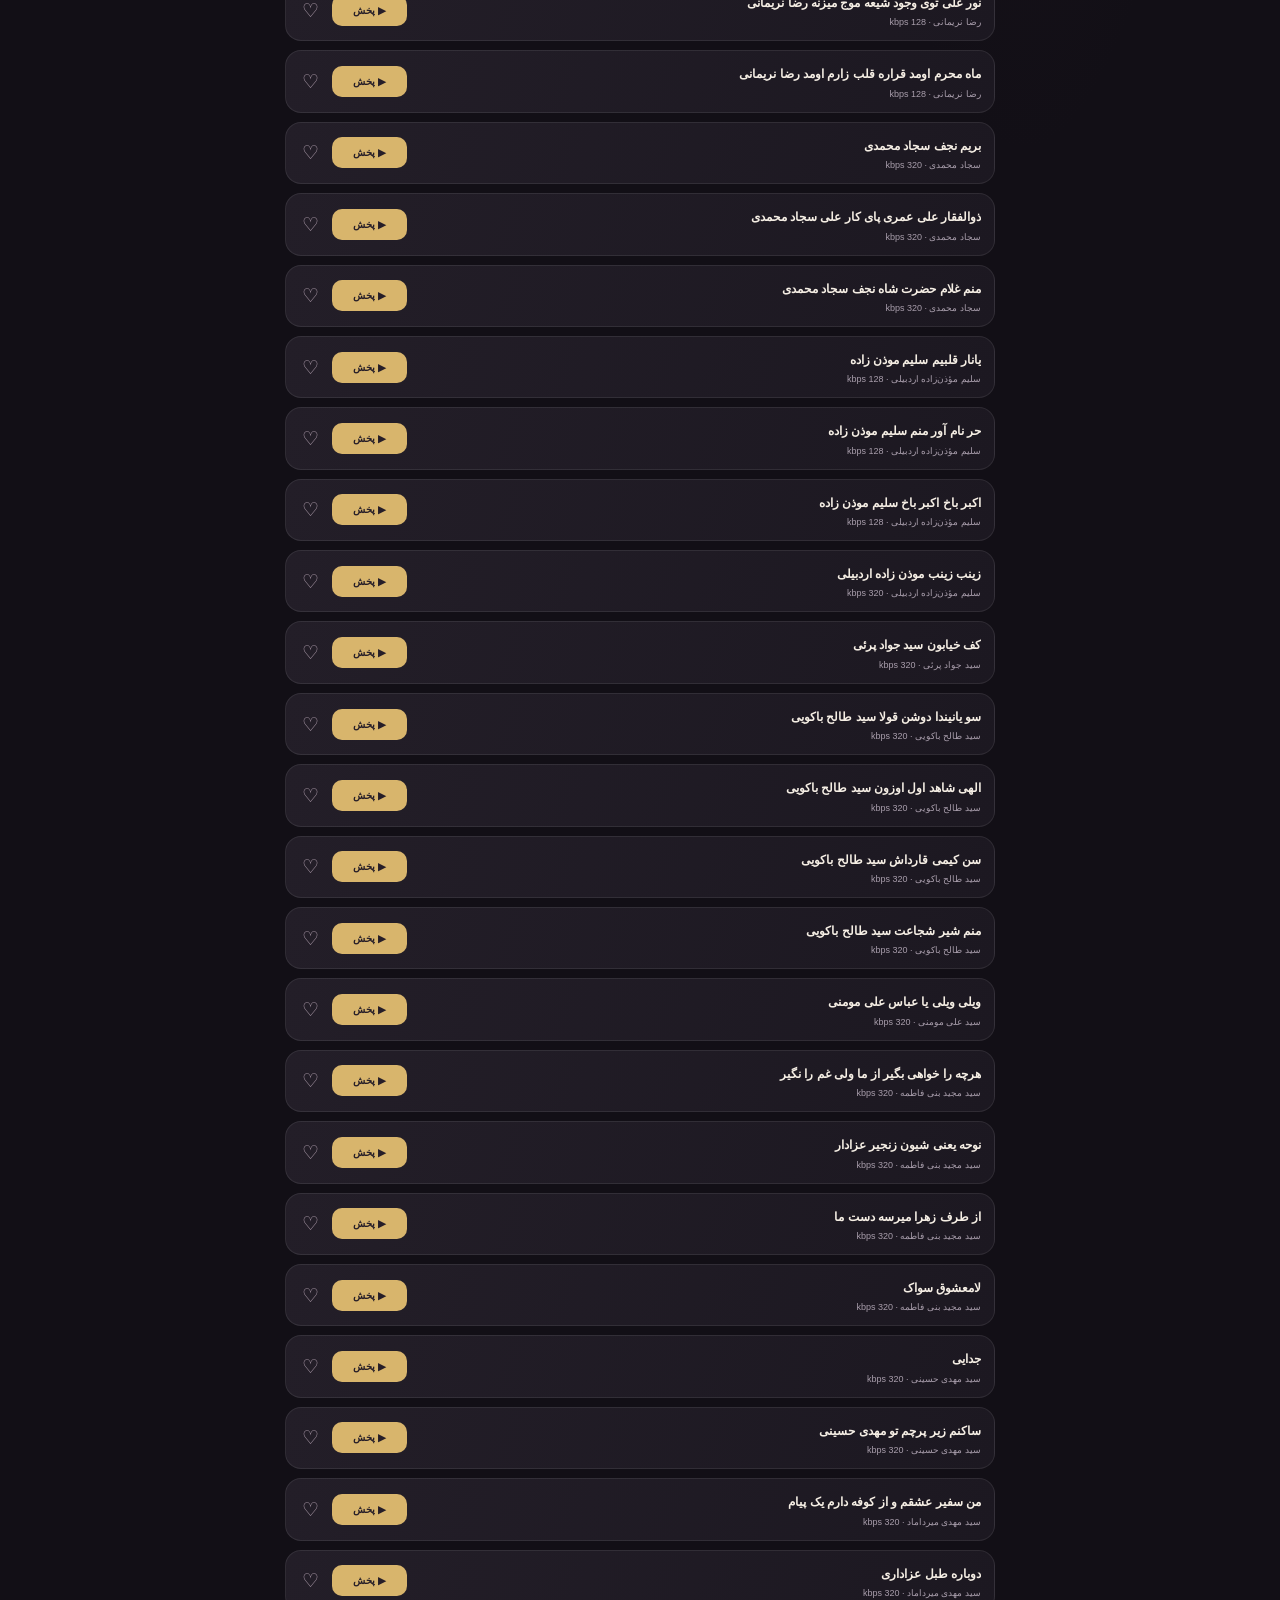
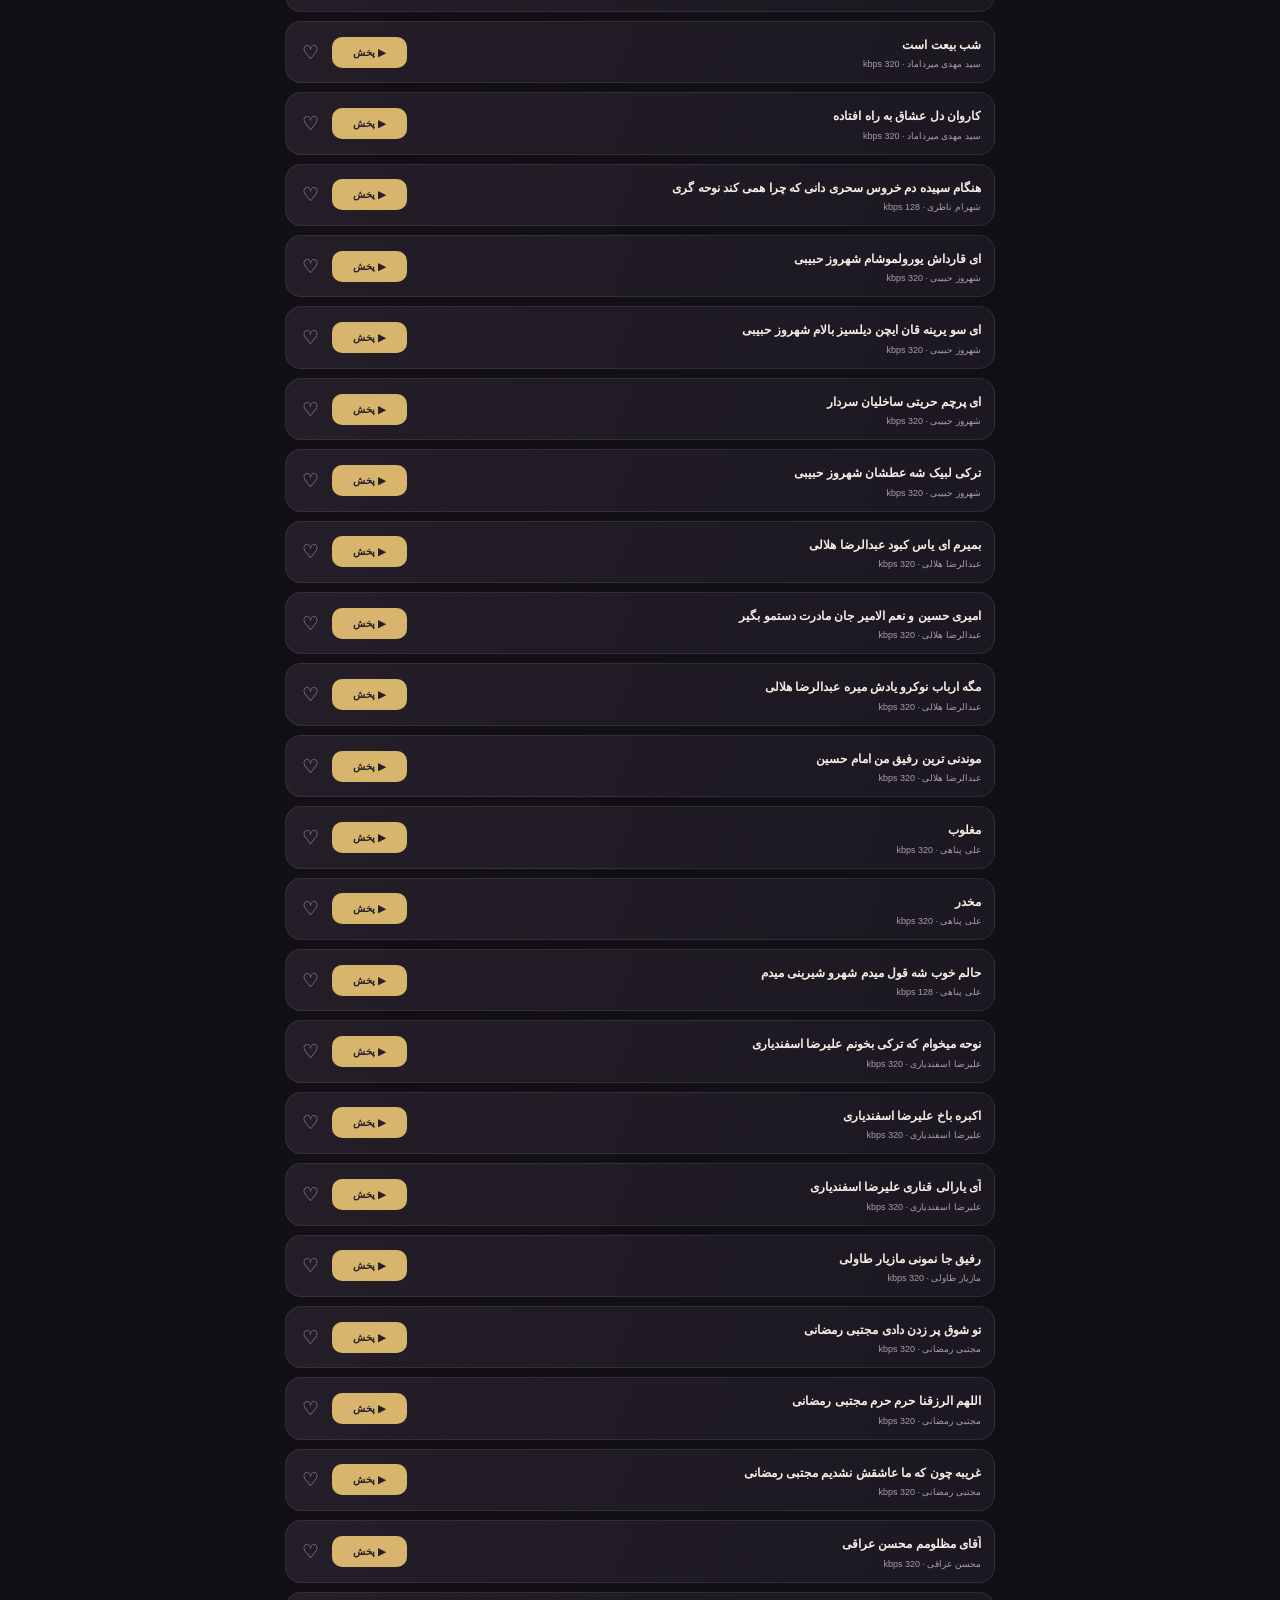
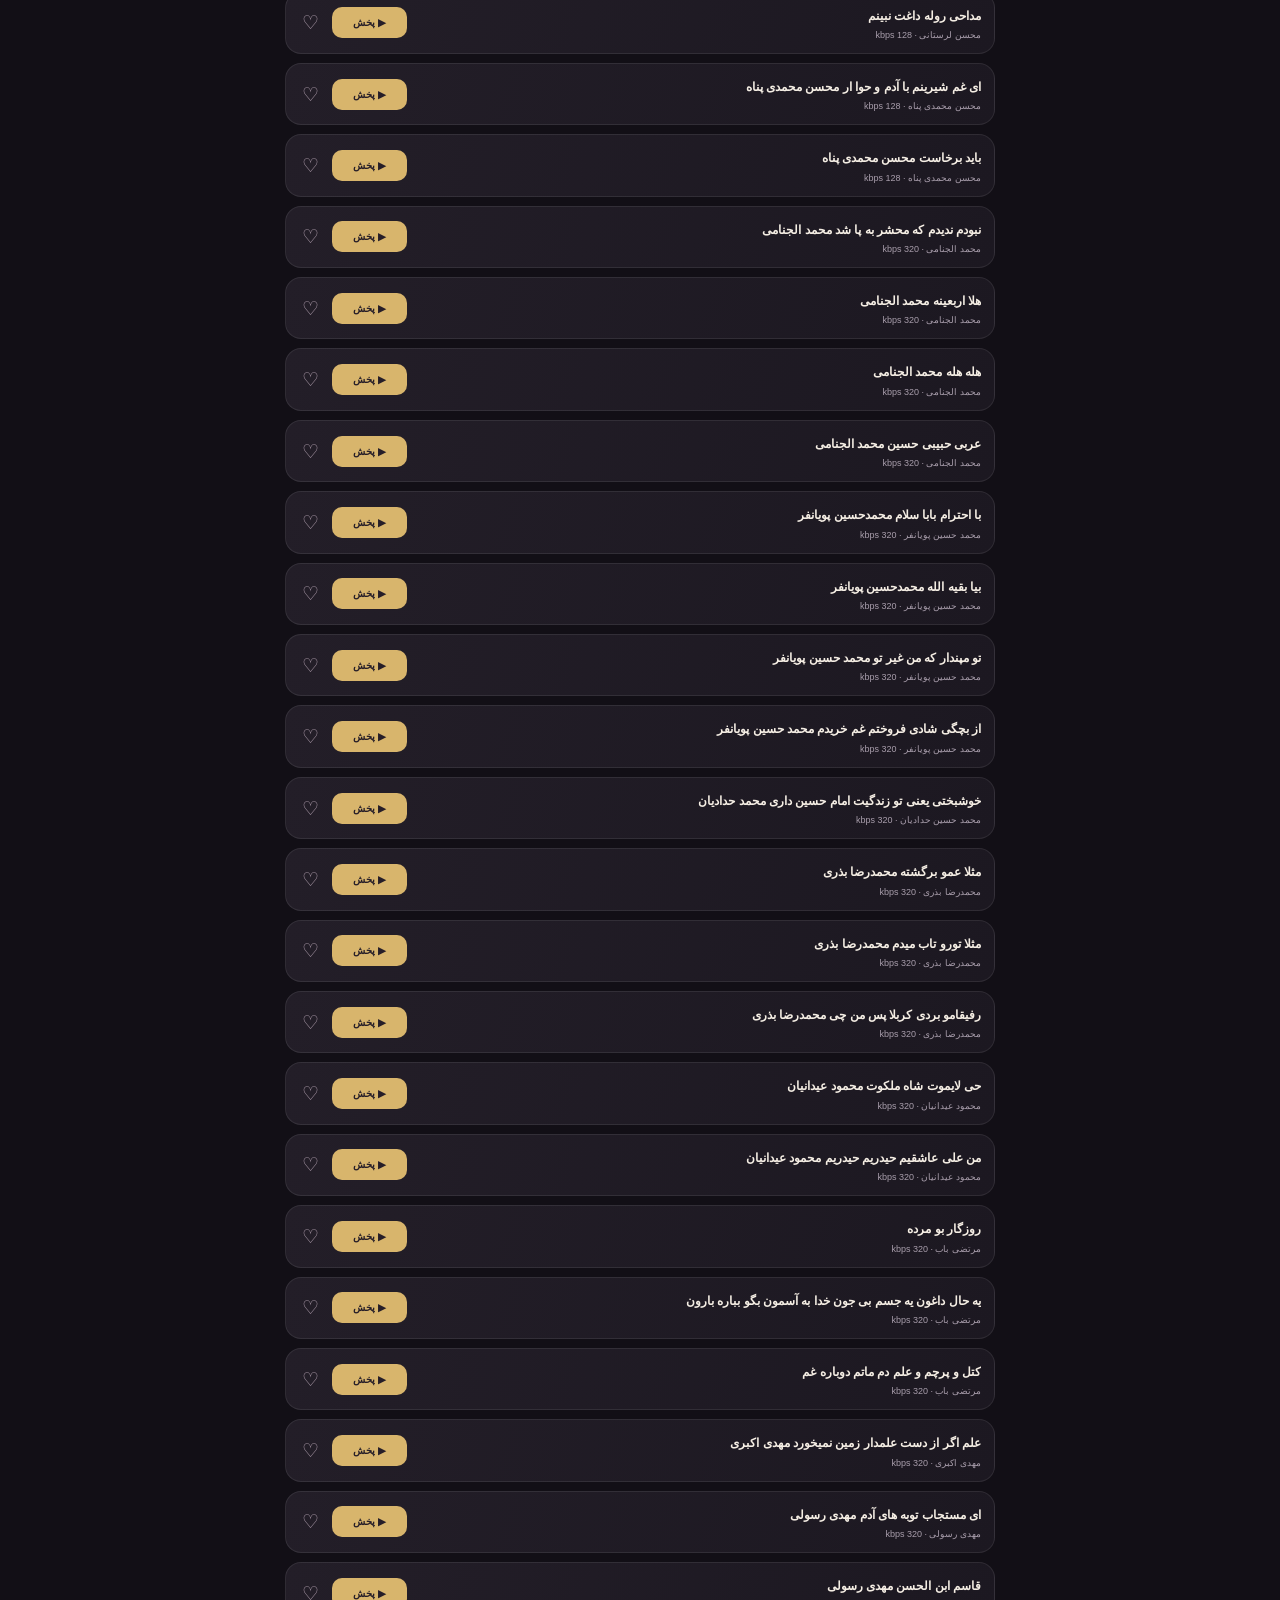
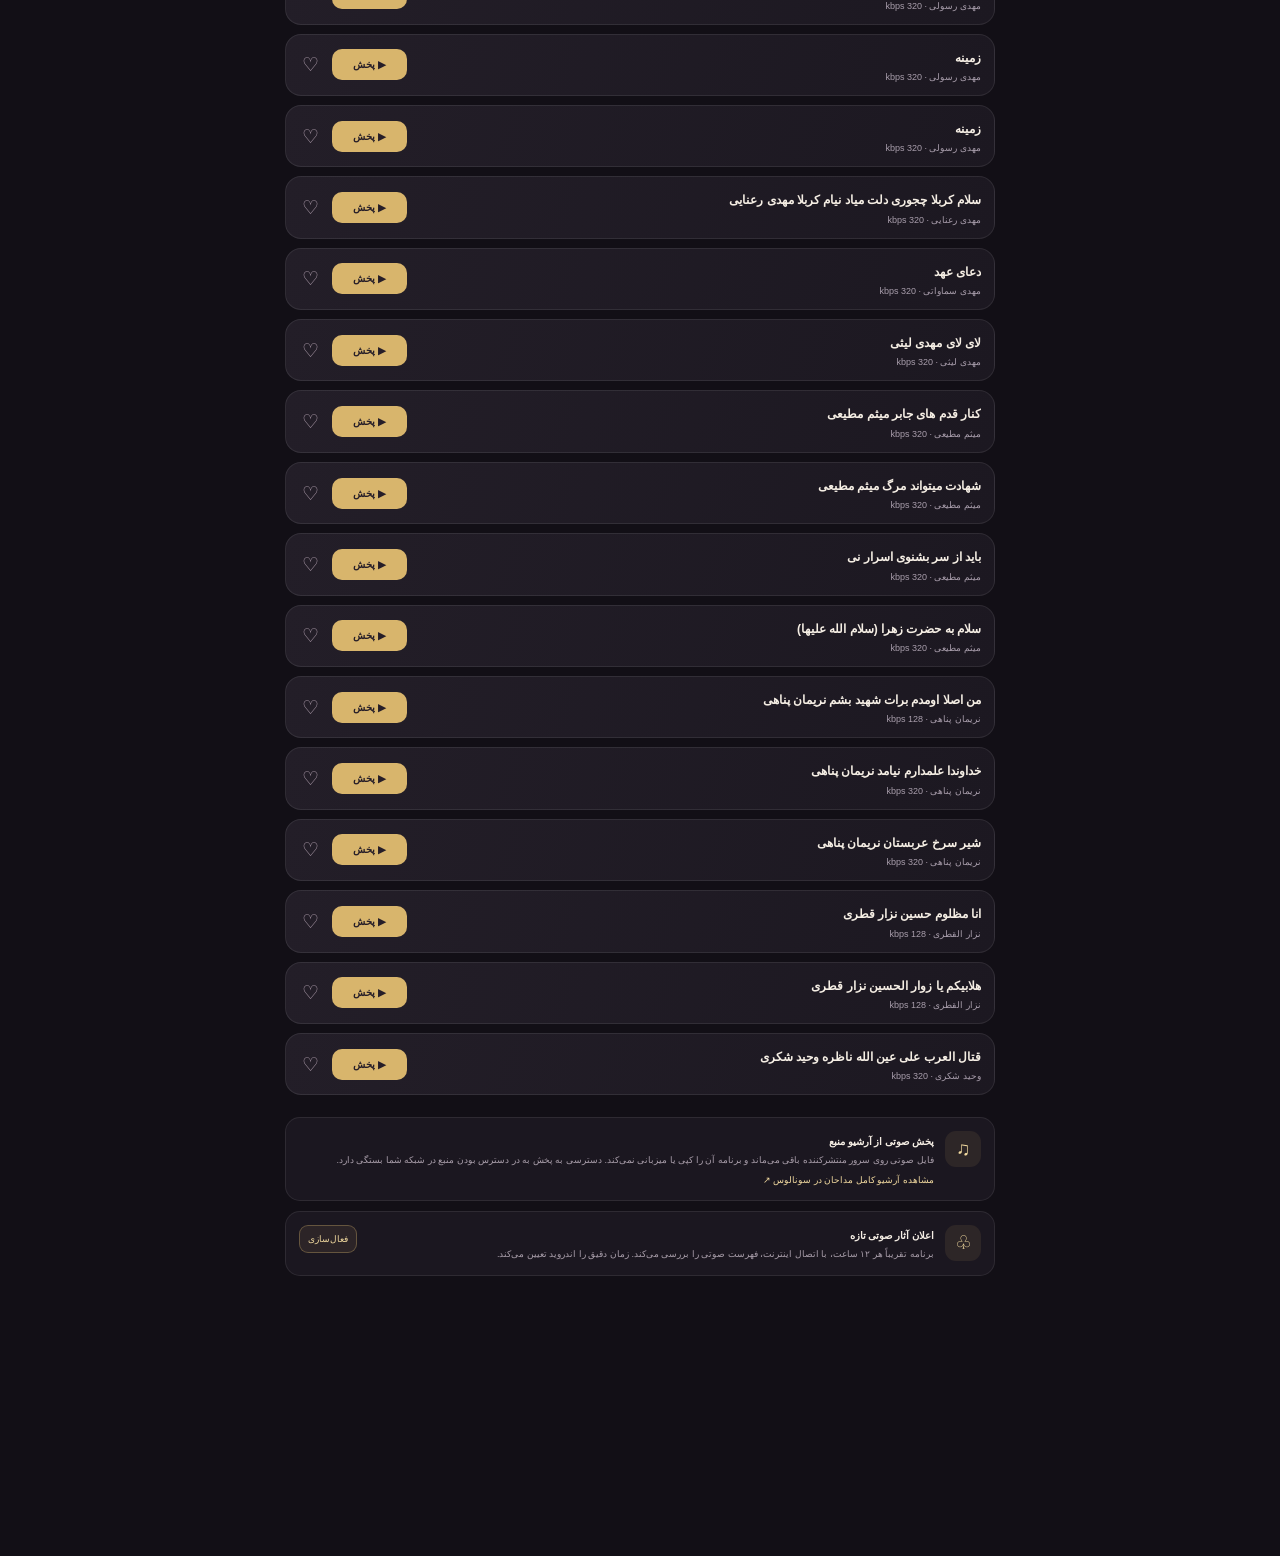
==== commit 8ffb9c6c: "Add personalized settings screen and player visualizer controls" ====
--- a/madahi-archive/src/main/assets/player/index.html
+++ b/madahi-archive/src/main/assets/player/index.html
@@ -25,7 +25,7 @@
       <div class="intro-meta"><span class="live-dot"></span><span id="statusText">آرشیو صوتی آماده است</span><span class="spacer"></span><b>آرشیو جامع مداحان</b></div>
     </section>
 
-    <section class="search-area">
+    <section class="search-area" id="searchArea">
       <label class="search">
         <span>⌕</span>
         <input id="search" type="search" placeholder="نام مداح یا عنوان مداحی..." autocomplete="off">
@@ -61,6 +61,32 @@
       <div class="empty" id="empty" hidden>موردی پیدا نشد. نام مداح یا عبارت دیگری را جست‌وجو کن.</div>
     </section>
 
+
+    <section class="settings-section" id="settingsSection" hidden>
+      <div class="section-title"><div><small>شخصی‌سازی تجربه شنیدن</small><h2>تنظیمات برنامه</h2></div><span class="directory-count">نسخه شخصی شما</span></div>
+      <div class="settings-hero"><div class="settings-orb">♫</div><div><b>نوای هیئت، به سلیقه تو</b><p>ظاهر، حرکت‌ها و نحوه پخش را مطابق سلیقه‌ات تنظیم کن.</p></div></div>
+      <div class="settings-group">
+        <h3>ظاهر و نمایش</h3>
+        <label class="setting-row"><span><b>حالت روشن</b><small>تغییر ظاهر تیره به روشن</small></span><input id="themeSetting" type="checkbox" class="switch"></label>
+        <label class="setting-row"><span><b>حرکت‌های متحرک</b><small>موج صدا و انیمیشن‌های رابط کاربری</small></span><input id="motionSetting" type="checkbox" class="switch" checked></label>
+        <label class="setting-row range-setting"><span><b>اندازه نوشته‌ها</b><small>تنظیم خوانایی متن‌ها</small></span><input id="fontSetting" type="range" min="90" max="120" step="5" value="100"></label>
+      </div>
+      <div class="settings-group">
+        <h3>تنظیمات پخش</h3>
+        <label class="setting-row"><span><b>پخش خودکار مداحی بعدی</b><small>پس از پایان هر صوت، مورد بعدی پخش شود</small></span><input id="autoplaySetting" type="checkbox" class="switch" checked></label>
+        <label class="setting-row"><span><b>سرعت پخش</b><small>سرعت دلخواه برای شنیدن</small></span><select id="speedSetting"><option value="0.75">۰٫۷۵ برابر</option><option value="1" selected>عادی</option><option value="1.25">۱٫۲۵ برابر</option><option value="1.5">۱٫۵ برابر</option></select></label>
+        <label class="setting-row"><span><b>تایمر خواب</b><small>توقف خودکار پخش پس از مدت انتخابی</small></span><select id="sleepSetting"><option value="0">خاموش</option><option value="15">۱۵ دقیقه</option><option value="30">۳۰ دقیقه</option><option value="45">۴۵ دقیقه</option><option value="60">۱ ساعت</option><option value="90">۹۰ دقیقه</option></select></label>
+        <button class="shuffle-action" id="shuffleButton">⤨ پخش تصادفی از آرشیو</button>
+      </div>
+      <div class="settings-group">
+        <h3>اعلان‌ها و آرشیو</h3>
+        <div class="setting-row"><span><b>اعلان آثار تازه</b><small>برای اجازه اعلان، دکمه زیر را بزن</small></span><button class="setting-action" id="enableNotifications">فعال‌سازی</button></div>
+        <div class="setting-row"><span><b>تازه‌سازی آرشیو</b><small>دریافت فهرست جدید مداحی‌ها با اینترنت</small></span><button class="setting-action" id="settingsRefresh">به‌روزرسانی</button></div>
+      </div>
+      <button class="reset-settings" id="resetSettings">بازگردانی تنظیمات اولیه</button>
+      <p class="settings-note">تنظیمات شخصی روی همین دستگاه ذخیره می‌شوند. برای پخش و دریافت آثار تازه، اتصال اینترنت لازم است.</p>
+    </section>
+
     <section class="source-info">
       <div class="source-icon">♫</div>
       <div><b>پخش صوتی از آرشیو منبع</b><p>فایل صوتی روی سرور منتشرکننده باقی می‌ماند و برنامه آن را کپی یا میزبانی نمی‌کند. دسترسی به پخش به در دسترس بودن منبع در شبکه شما بستگی دارد.</p><a href="https://sonalos.com/maddahi" target="_blank" rel="noopener">مشاهده آرشیو کامل مداحان در سونالوس ↗</a></div>
@@ -75,7 +101,7 @@
 
   <section class="player-dock" id="playerDock" hidden aria-label="پخش‌کننده صوتی">
     <div class="dock-top">
-      <div class="sound-mark">♫</div>
+      <div class="sound-mark"><span>♫</span><i class="wave-bars"><b></b><b></b><b></b><b></b><b></b></i></div>
       <div class="dock-title"><small id="playerArtist">حمید علیمی</small><strong id="playerTitle">مداحی انتخاب‌شده</strong><span id="playerStatus">آماده پخش</span></div>
       <button id="closePlayer" class="dock-close" aria-label="بستن پخش‌کننده">×</button>
     </div>
@@ -99,6 +125,7 @@
     <button class="bottom-item" data-tab="old"><span>◷</span><small>قدیمی‌ها</small></button>
     <button class="bottom-item" data-tab="favorites"><span>♥</span><small>نشان‌شده</small></button>
     <button class="bottom-item" data-tab="artists"><span>♬</span><small>مداحان</small></button>
+    <button class="bottom-item" data-tab="settings"><span>⚙</span><small>تنظیمات</small></button>
   </nav>
 </div>
 <script src="data/catalog.js"></script>
--- a/madahi-archive/src/main/assets/player/styles.css
+++ b/madahi-archive/src/main/assets/player/styles.css
@@ -8,3 +8,9 @@
 .player-dock{position:fixed;bottom:66px;left:10px;right:10px;z-index:15;max-width:740px;margin:0 auto;padding:14px 15px 11px;border-radius:19px;background:#28212eee;border:1px solid #d8b56c88;box-shadow:0 14px 40px #0009;backdrop-filter:blur(18px)}.player-dock[hidden]{display:none}.dock-top{display:flex;align-items:center;gap:10px}.sound-mark{width:40px;height:40px;flex:none;border-radius:12px;background:linear-gradient(145deg,#e9c980,#9f7445);color:#281e28;display:grid;place-items:center;font-size:22px}.dock-title{min-width:0;flex:1;display:flex;flex-direction:column;gap:1px}.dock-title small{font-size:9px;color:var(--gold2)}.dock-title strong{font-size:11px;overflow:hidden;text-overflow:ellipsis;white-space:nowrap}.dock-title span{font-size:8px;color:var(--muted)}.dock-close{border:0;background:transparent;color:var(--muted);font-size:22px}.seek-row{display:flex;align-items:center;gap:8px;margin:10px 0 5px;color:#b6aab6;font-size:9px}.seek-row input{flex:1;accent-color:var(--gold);height:3px}.controls{display:flex;align-items:center;justify-content:center;gap:20px}.controls button{border:0;display:grid;place-items:center}.main-control{width:42px;height:42px;border-radius:50%;background:var(--gold);color:#281f27;font-size:19px}.small-control{width:34px;height:34px;border-radius:50%;background:#ffffff0e;color:var(--gold2);font-size:19px}.quality{margin-right:auto;color:#9f94a2;font-size:8px}
 .bottom{position:fixed;bottom:0;left:0;right:0;z-index:12;display:flex;justify-content:space-around;padding:8px 10px calc(8px + env(safe-area-inset-bottom));background:#19151fee;backdrop-filter:blur(18px);border-top:1px solid var(--line);max-width:760px;margin:0 auto}.bottom-item{min-width:60px;border:0;background:transparent;color:#928795;display:flex;flex-direction:column;align-items:center;gap:1px}.bottom-item span{font-size:18px}.bottom-item small{font-size:8px}.bottom-item.active{color:var(--gold2)}
 @media(min-width:600px){main{padding:0 25px}.intro{padding:30px}.intro h1{font-size:32px}}
+
+.artist-directory{margin:0 0 25px}.directory-count{font-size:10px;color:var(--gold2);padding-bottom:4px}.artist-feature{margin:0 0 12px}.artist-feature[hidden],.artist-grid[hidden],.artist-profile[hidden]{display:none}
+.featured-alimi{width:100%;min-height:125px;text-align:right;padding:17px 19px;border:1px solid #d8b56c99;border-radius:19px;background:radial-gradient(circle at 15% 20%,#79513c88,transparent 38%),linear-gradient(120deg,#48313b,#211a28);color:var(--cream);display:flex;flex-direction:column;gap:5px;position:relative;overflow:hidden}.featured-alimi:after{content:"حمید علیمی";position:absolute;left:13px;bottom:-11px;font-size:34px;font-weight:800;color:#f1d99f17}.feature-kicker,.profile-kicker{font-size:9px;color:var(--gold2)}.featured-alimi strong{font-size:24px;font-weight:800}.featured-alimi span:nth-of-type(2){font-size:10px;color:#d1c2ce}.featured-alimi b{font-size:10px;color:var(--gold2);margin-top:7px}
+.artist-grid{display:grid;grid-template-columns:repeat(2,minmax(0,1fr));gap:9px}.artist-card{min-width:0;display:flex;flex-direction:column;align-items:flex-start;text-align:right;padding:13px;border:1px solid var(--line);border-radius:15px;background:linear-gradient(140deg,#28212d,#1c1821);color:var(--cream);gap:5px}.artist-card.alimi-card{border-color:#d8b56c88;background:linear-gradient(140deg,#3b2b35,#201a25)}.artist-avatar{width:31px;height:31px;border-radius:10px;background:#d8b56c20;color:var(--gold2);display:grid;place-items:center;font-size:15px;font-weight:800}.artist-card-name{font-size:11px;font-weight:700;line-height:1.6}.artist-card small{font-size:9px;color:var(--muted)}.artist-card b{font-size:9px;color:var(--gold2);font-weight:500;margin-top:3px}
+.artist-profile{margin-top:8px}.back-directory{border:1px solid #d8b56c55;border-radius:10px;padding:9px 12px;background:#d8b56c13;color:var(--gold2);font-size:10px;margin-bottom:12px}.profile-hero{padding:22px 18px;margin-bottom:15px;border-radius:19px;border:1px solid #d8b56c55;background:radial-gradient(circle at 12% 10%,#8a634c55,transparent 45%),linear-gradient(125deg,#342634,#1e1924)}.profile-hero h2{font-size:24px;margin:5px 0;font-weight:800}.profile-hero p{font-size:10px;color:#c4b8c4;margin:0 0 8px}.profile-hero a{display:inline-block;font-size:9px;color:var(--gold2);text-decoration:none;margin-top:8px}.alimi-tag{display:inline-block;padding:5px 9px;border-radius:20px;border:1px solid #d8b56c66;background:#d8b56c19;color:var(--gold2);font-size:9px}.profile-tracks h3{font-size:14px;margin:0}.profile-tracks .section-title{margin-bottom:10px}
+.bottom{display:grid;grid-template-columns:repeat(5,minmax(0,1fr));justify-items:center}.bottom-item{min-width:0;width:100%}
